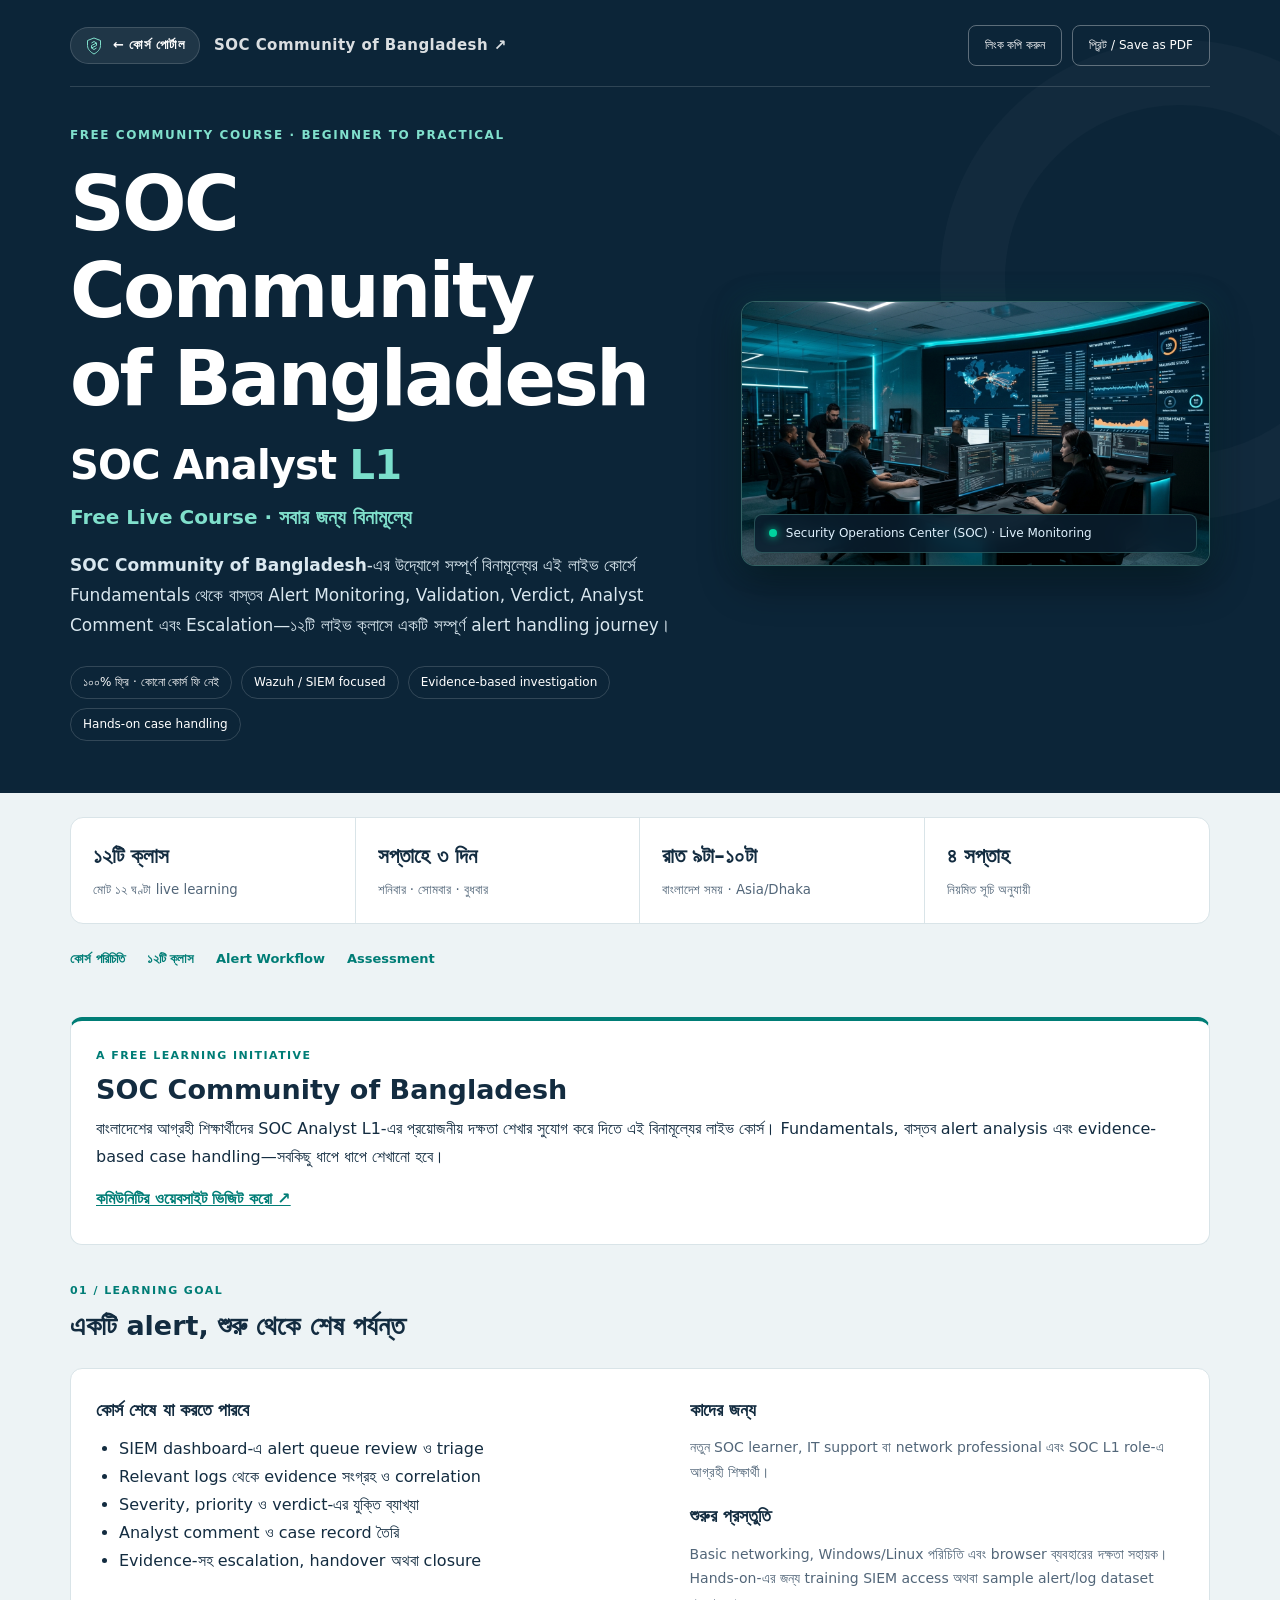
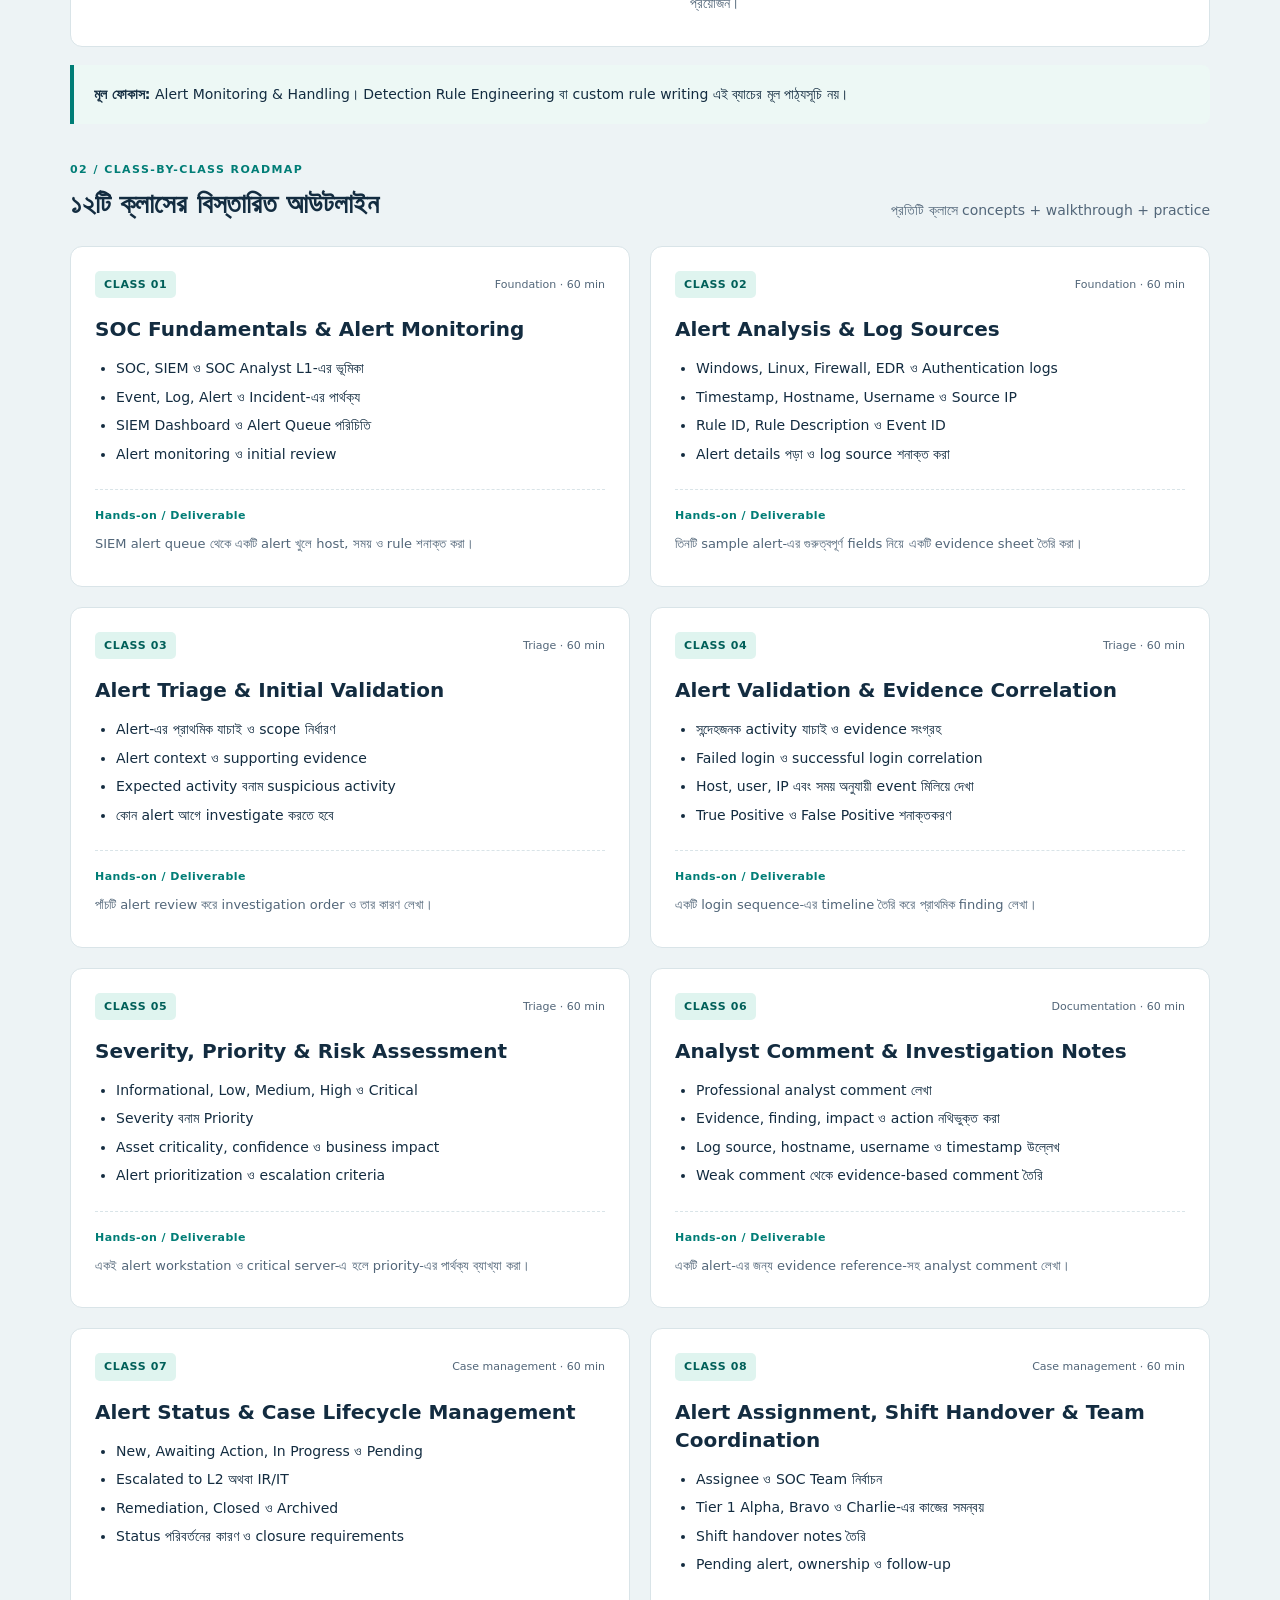
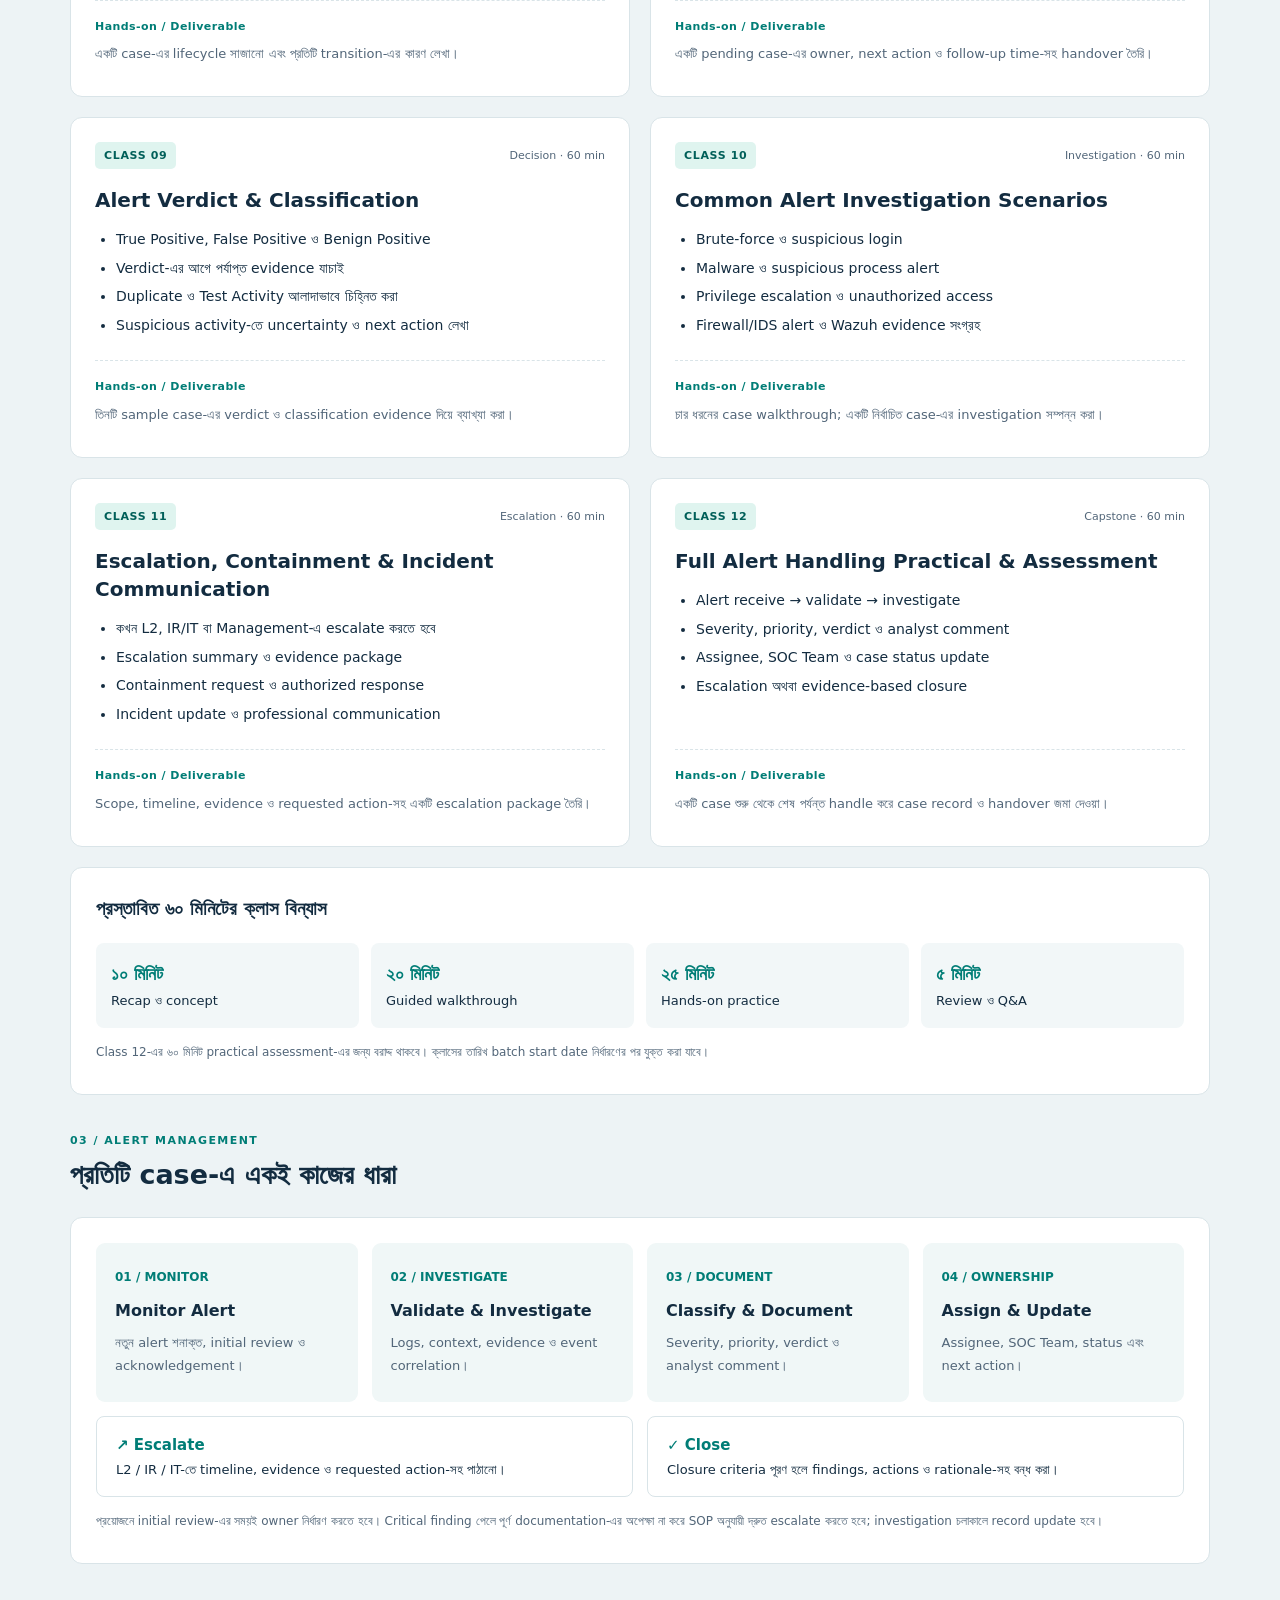
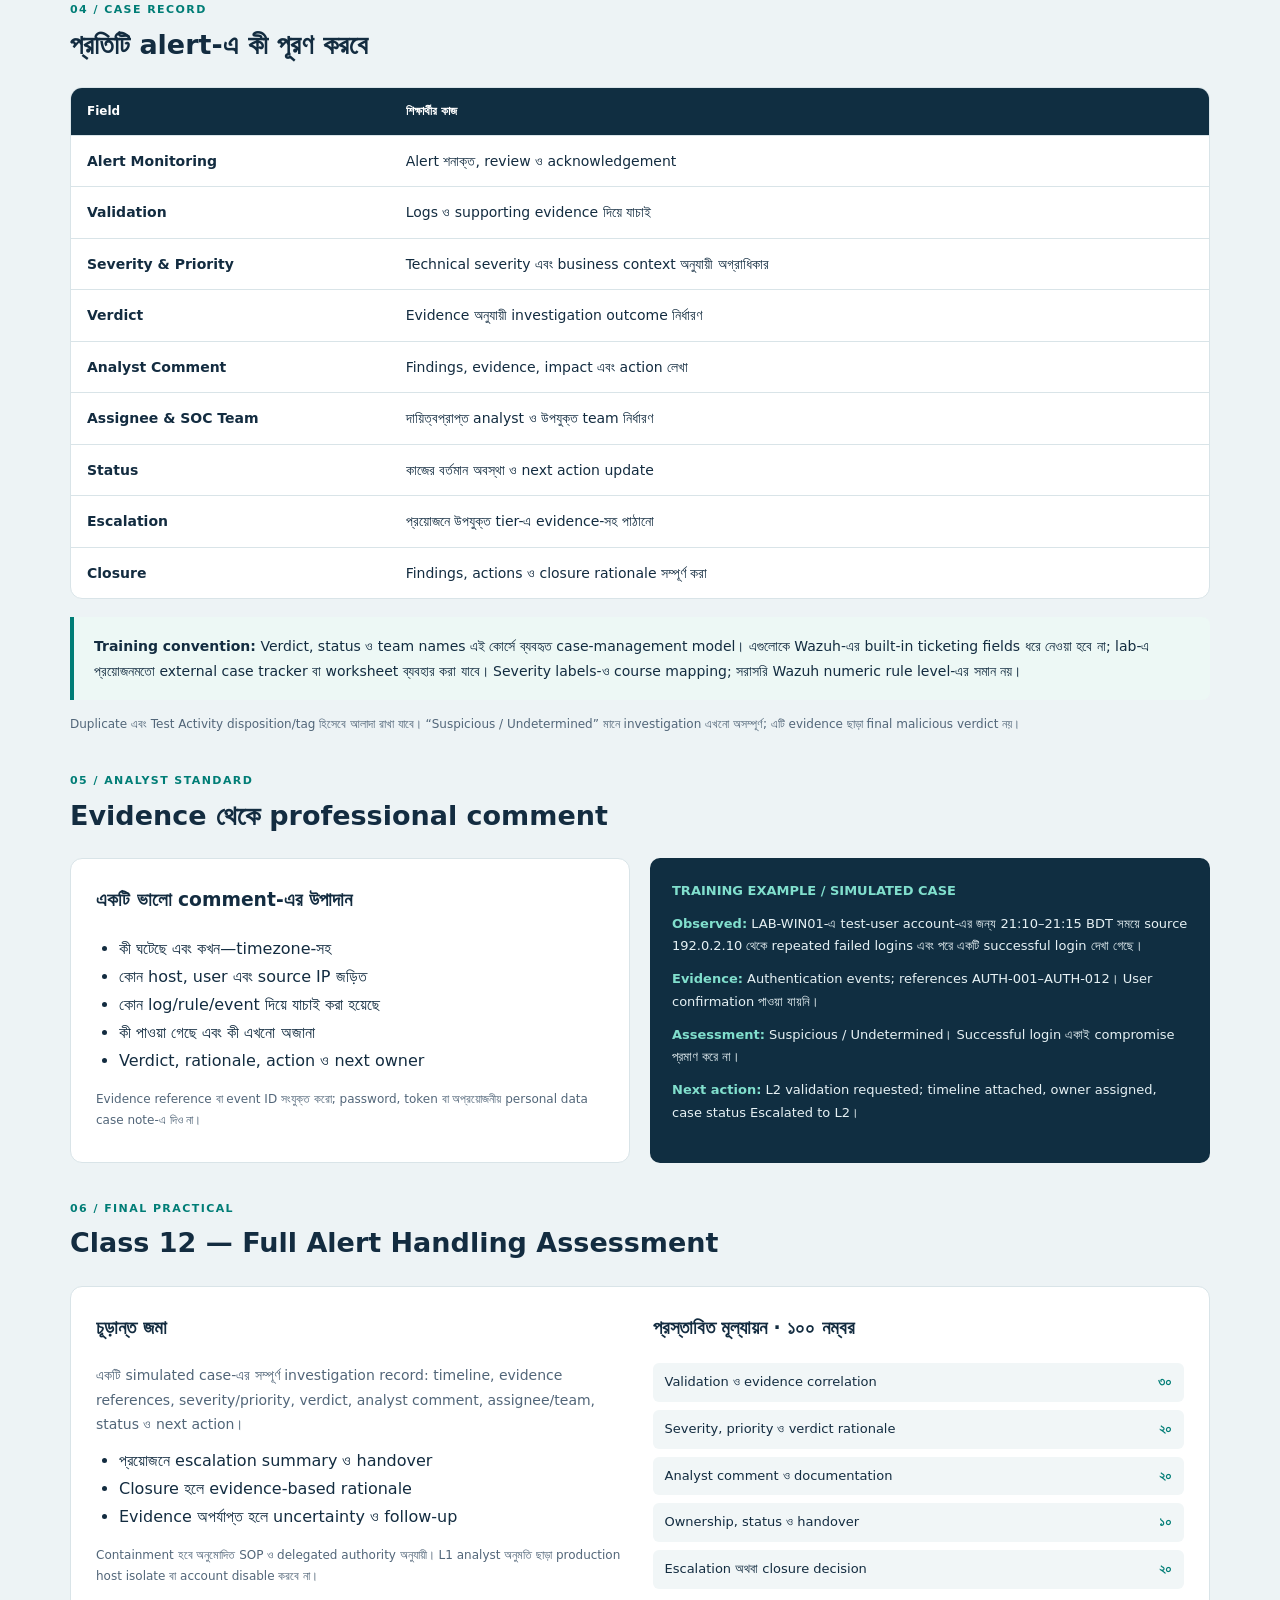
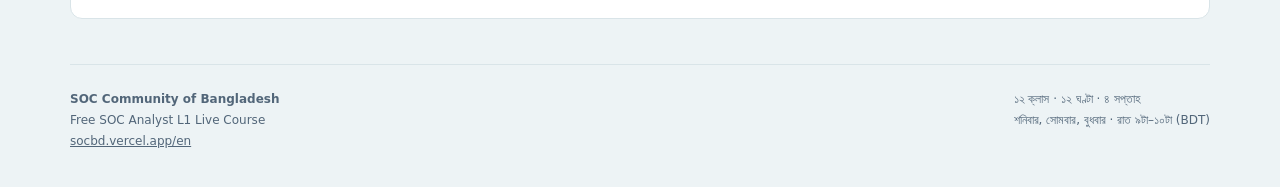
==== l1/index.html @ a225a922 "Initial commit: SOC course outline portal with L1, L2 and docs structure" ====
<!DOCTYPE html>
<html lang="bn"><head><meta charset="UTF-8"><meta name="viewport" content="width=device-width, initial-scale=1"><meta name="description" content="SOC Community of Bangladesh-এর সম্পূর্ণ ফ্রি SOC Analyst L1 Live Course — ১২টি ক্লাসে Wazuh/SIEM alert monitoring, validation, verdict, documentation ও escalation।"><title>SOC Community of Bangladesh | Free SOC Analyst L1 Live Course</title>
<style>
:root{--ink:#132c40;--muted:#526679;--teal:#007d76;--line:#d9e4e8;--paper:#fff;--bg:#edf3f5}*{box-sizing:border-box}html{scroll-behavior:smooth}body{margin:0;background:var(--bg);color:var(--ink);font-family:"Noto Sans Bengali","Nirmala UI","Vrinda",system-ui,sans-serif;line-height:1.75}a{color:inherit}header{background:#0c2538;color:#fff;padding:25px max(24px,calc((100vw - 1140px)/2)) 52px;position:relative;overflow:hidden}header:after{content:"";position:absolute;width:350px;height:350px;border:65px solid #ffffff06;border-radius:50%;right:-140px;top:40px;pointer-events:none}.top{display:flex;justify-content:space-between;align-items:center;gap:20px;border-bottom:1px solid #ffffff25;padding-bottom:20px;margin-bottom:38px}.brand{font-weight:750;letter-spacing:.09em;font-size:12px}.top button{border:1px solid #ffffff55;background:transparent;color:white;padding:9px 16px;border-radius:8px;cursor:pointer;font:inherit;font-size:12px}.eyebrow{font-size:12px;letter-spacing:.13em;color:#80e0cc;font-weight:750}h1{font-size:clamp(37px,6vw,66px);line-height:1.15;margin:14px 0 13px;letter-spacing:-.04em}h1 span{color:#7bdfcc}.intro{max-width:760px;font-size:17px;color:#d9e7ef;margin:0}.hero-tags{display:flex;flex-wrap:wrap;gap:9px;margin-top:26px}.hero-tags span{padding:5px 12px;border:1px solid #ffffff28;border-radius:30px;font-size:12px}.wrap{max-width:1188px;padding:0 24px;margin:auto}.stats{display:grid;grid-template-columns:repeat(4,1fr);background:white;border:1px solid var(--line);border-radius:13px;overflow:hidden;margin-top:24px}.stat{padding:20px 22px;border-right:1px solid var(--line)}.stat:last-child{border:0}.stat strong{display:block;font-size:21px}.stat small{color:var(--muted)}nav{display:flex;gap:22px;flex-wrap:wrap;padding:24px 0 10px;font-size:13px;color:var(--teal);font-weight:650}nav a{text-decoration:none}nav a:hover{text-decoration:underline}section{margin-top:36px;scroll-margin-top:20px}.section-head{display:flex;justify-content:space-between;align-items:end;gap:20px;margin-bottom:18px}.kicker{font-size:11px;color:var(--teal);font-weight:800;letter-spacing:.13em}h2{font-size:27px;line-height:1.45;margin:5px 0}section p{margin:6px 0}.muted{color:var(--muted);font-size:14px}.panel{border:1px solid var(--line);border-radius:12px;padding:25px;background:white}.outcomes{display:grid;grid-template-columns:1.15fr 1fr;gap:25px}.outcomes h3{margin:0 0 10px;font-size:18px}.outcomes ul{margin:0;padding-left:23px}.callout{background:#edf8f5;border-left:4px solid var(--teal);padding:17px 20px;border-radius:0 8px 8px 0;margin-top:18px;font-size:14px}.grid{display:grid;grid-template-columns:repeat(2,minmax(0,1fr));gap:20px}.class-card{background:white;border:1px solid var(--line);border-radius:12px;padding:24px;display:flex;flex-direction:column;break-inside:avoid}.card-meta{display:flex;align-items:center;justify-content:space-between;gap:10px;font-size:11px;color:var(--muted)}.class-no{background:#dff4ef;color:#005f59;font-weight:800;padding:4px 9px;border-radius:5px;letter-spacing:.06em}.class-card h3{font-size:20px;line-height:1.4;margin:17px 0 9px}.class-card ul{margin:0 0 19px;padding-left:21px;font-size:14px}.class-card li{margin:4px 0}.practice{margin-top:auto;padding-top:14px;border-top:1px dashed var(--line);font-size:13px}.practice b{font-size:11px;color:var(--teal);letter-spacing:.04em}.practice p{color:var(--muted)}.timing{display:grid;grid-template-columns:repeat(4,1fr);gap:12px;margin-top:18px}.timing div{padding:15px;background:#f2f7f8;border-radius:8px;font-size:13px}.timing strong{display:block;color:var(--teal);font-size:18px}.flow{display:grid;grid-template-columns:repeat(4,1fr);gap:14px}.step{background:#f0f7f7;padding:19px;border-radius:9px}.step em{font-style:normal;color:var(--teal);font-size:12px;font-weight:800}.step h3{font-size:16px;margin:7px 0}.step p{font-size:13px;color:var(--muted)}.branches{display:grid;grid-template-columns:1fr 1fr;gap:14px;margin-top:14px}.branch{padding:15px 19px;border:1px solid var(--line);border-radius:8px;font-size:13px}.branch b{display:block;color:var(--teal);font-size:15px}.table-scroll{overflow:auto}table{border-collapse:collapse;width:100%;font-size:14px}th,td{text-align:left;border-bottom:1px solid var(--line);padding:13px 16px;vertical-align:top}thead th{background:#102e41;color:white;font-size:12px}tbody th{width:28%;font-weight:650}tbody tr:last-child>*{border-bottom:0}.note{font-size:12px;color:var(--muted);margin-top:14px}.two-col{display:grid;grid-template-columns:1fr 1fr;gap:20px}.checklist{padding-left:23px;margin:10px 0}.sample{background:#102e41;color:#e6f1f4;border-radius:10px;padding:22px;font-size:13px}.sample b{color:#81dfcd}.sample p{margin:10px 0}.assessment{display:grid;grid-template-columns:1fr 1fr;gap:25px}.rubric{display:grid;gap:8px}.rubric div{display:flex;justify-content:space-between;background:#f1f6f7;padding:8px 12px;border-radius:6px;font-size:13px}.rubric strong{color:var(--teal)}footer{margin-top:45px;border-top:1px solid var(--line);padding:24px 0 35px;font-size:12px;color:var(--muted);display:flex;justify-content:space-between;gap:20px}button:focus-visible,a:focus-visible{outline:3px solid #31b7a2;outline-offset:4px}@media(max-width:720px){header{padding:22px 22px 35px}.top{margin-bottom:28px}.wrap{padding:0 18px}.stats{grid-template-columns:1fr 1fr}.stat:nth-child(2){border-right:0}.stat:nth-child(-n+2){border-bottom:1px solid var(--line)}.grid,.outcomes,.two-col,.assessment{grid-template-columns:1fr}.flow,.timing{grid-template-columns:1fr 1fr}.section-head{display:block}.class-card{padding:20px}h2{font-size:23px}.panel{padding:19px}.card-meta{font-size:10px}footer{display:block}}@media print{@page{size:A4;margin:13mm}body{background:white;font-size:10pt;color:#142b3c}header{padding:20px;background:#0c2538!important;print-color-adjust:exact;-webkit-print-color-adjust:exact}header:after,nav,.top button{display:none}.top{margin-bottom:15px;padding-bottom:10px}h1{font-size:34px}.intro{font-size:12px}.wrap{padding:0}.stats{margin-top:14px}.stat{padding:10px}.stat strong{font-size:16px}section{margin-top:22px}h2{font-size:20px}.grid{gap:12px}.class-card{padding:15px}.class-card h3{font-size:15px}.class-card ul{font-size:10px;margin-bottom:9px}.practice{font-size:10px}.card-meta{font-size:8px}.panel{padding:16px}.muted,.callout,table{font-size:10px}.practice b{font-size:9px}.section-head{break-after:avoid}.class-card,.step,.sample,.panel,table tr{break-inside:avoid}.timing div,.step p,.branch,.rubric div,.sample{font-size:10px}.note{font-size:9px}footer{margin-top:20px;padding-bottom:0}}

.community-title{display:block;position:relative;z-index:1;font-size:clamp(38px,6.4vw,76px);font-weight:850;line-height:1.15;letter-spacing:-.035em;text-decoration:none;color:#fff;margin:18px 0 26px;max-width:1000px;text-wrap:balance}
h1.course-title{font-size:clamp(26px,3.4vw,40px);letter-spacing:-.02em;margin:0 0 12px}
.top .brand{font-size:15px}
.hero-grid-layout{display:grid;grid-template-columns:1.15fr 0.85fr;gap:36px;align-items:center;position:relative;z-index:1}
.hero-main-col .community-title{margin:14px 0 20px}
.hero-image-col{display:flex;justify-content:center}
.soc-image-card{position:relative;border-radius:14px;overflow:hidden;border:1px solid rgba(128,224,204,0.35);box-shadow:0 16px 40px rgba(0,0,0,0.45),0 0 30px rgba(0,125,118,0.22);background:#081b29;width:100%}
.soc-hero-pic{width:100%;height:auto;aspect-ratio:16/9;object-fit:cover;display:block;transition:transform .35s ease}
.soc-image-card:hover .soc-hero-pic{transform:scale(1.025)}
.soc-image-overlay{position:absolute;bottom:12px;left:12px;right:12px;background:rgba(10,30,46,0.88);backdrop-filter:blur(8px);-webkit-backdrop-filter:blur(8px);border:1px solid rgba(128,224,204,0.25);padding:8px 14px;border-radius:8px;font-size:12px;color:#e0f2fe;display:flex;align-items:center;gap:9px;box-shadow:0 4px 12px rgba(0,0,0,0.25)}
.live-dot{width:8px;height:8px;border-radius:50%;background:#00d29e;box-shadow:0 0 8px #00d29e;animation:pulse-dot 2s infinite ease-in-out;flex-shrink:0}
@keyframes pulse-dot{0%{transform:scale(0.95);opacity:0.6}50%{transform:scale(1.2);opacity:1}100%{transform:scale(0.95);opacity:0.6}}
@media(max-width:960px){.hero-grid-layout{grid-template-columns:1fr;gap:28px}.soc-image-card{max-width:600px;margin:10px auto 0}}
@media(max-width:720px){.community-title{font-size:clamp(34px,8vw,48px);margin:18px 0 24px}.top .brand{font-size:12px}.top{align-items:flex-start}.top button{flex-shrink:0}}
@media print{.community-title{font-size:42px;margin:12px 0 18px}h1.course-title{font-size:25px}.top .brand{font-size:11px}.hero-grid-layout{display:block}.hero-image-col{display:none}}
</style></head><body>
<header><div class="top"><div style="display:flex;align-items:center;gap:14px;flex-wrap:wrap"><a class="brand" href="/" style="text-decoration:none;letter-spacing:.03em;display:flex;align-items:center;gap:10px;background:rgba(255,255,255,0.08);padding:6px 14px;border-radius:20px;border:1px solid rgba(255,255,255,0.15);font-size:13px"><svg viewBox="0 0 32 36" fill="none" style="width:18px;height:18px;color:#80e0cc;flex-shrink:0"><path d="M16 2 29 7v10c0 8-7 14-13 17C10 31 3 25 3 17V7L16 2Z" stroke="currentColor" stroke-width="2"></path><path d="m11 12 5-3 5 3v5l-10 5v-5l10-5M11 22l5 3 5-3" stroke="currentColor" stroke-width="2" stroke-linejoin="round"></path></svg><span>← কোর্স পোর্টাল</span></a><a class="brand" href="https://socbd.vercel.app/en" target="_blank" rel="noopener noreferrer" style="text-decoration:none;letter-spacing:.03em;opacity:0.85">SOC Community of Bangladesh ↗</a></div><div style="display:flex;gap:10px"><button type="button" onclick="navigator.clipboard.writeText(window.location.href);alert('কোর্স আউটলাইন লিংক কপি করা হয়েছে!');">লিংক কপি করুন</button><button type="button" onclick="window.print()">প্রিন্ট / Save as PDF</button></div></div><div class="hero-grid-layout"><div class="hero-main-col"><div class="eyebrow">FREE COMMUNITY COURSE · BEGINNER TO PRACTICAL</div><a class="community-title" href="https://socbd.vercel.app/en" target="_blank" rel="noopener noreferrer">SOC Community<br>of Bangladesh</a><h1 class="course-title">SOC Analyst <span>L1</span></h1><p style="color:#80e0cc;font-size:20px;font-weight:700;margin:0 0 16px">Free Live Course · সবার জন্য বিনামূল্যে</p><p class="intro"><b>SOC Community of Bangladesh</b>-এর উদ্যোগে সম্পূর্ণ বিনামূল্যের এই লাইভ কোর্সে Fundamentals থেকে বাস্তব Alert Monitoring, Validation, Verdict, Analyst Comment এবং Escalation—১২টি লাইভ ক্লাসে একটি সম্পূর্ণ alert handling journey।</p><div class="hero-tags"><span>১০০% ফ্রি · কোনো কোর্স ফি নেই</span><span>Wazuh / SIEM focused</span><span>Evidence-based investigation</span><span>Hands-on case handling</span></div></div><div class="hero-image-col"><div class="soc-image-card"><img src="/assets/images/soc_operations_center.jpg" onerror="this.onerror=null;this.src='../../assets/images/soc_operations_center.jpg';" alt="Security Operations Center (SOC) Command Center with Analysts and Live SIEM Displays" class="soc-hero-pic"><div class="soc-image-overlay"><span class="live-dot" aria-hidden="true"></span><span>Security Operations Center (SOC) · Live Monitoring</span></div></div></div></div></header>
<main class="wrap"><div class="stats"><div class="stat"><strong>১২টি ক্লাস</strong><small>মোট ১২ ঘণ্টা live learning</small></div><div class="stat"><strong>সপ্তাহে ৩ দিন</strong><small>শনিবার · সোমবার · বুধবার</small></div><div class="stat"><strong>রাত ৯টা–১০টা</strong><small>বাংলাদেশ সময় · Asia/Dhaka</small></div><div class="stat"><strong>৪ সপ্তাহ</strong><small>নিয়মিত সূচি অনুযায়ী</small></div></div>
<nav aria-label="Course sections"><a href="#overview">কোর্স পরিচিতি</a><a href="#curriculum">১২টি ক্লাস</a><a href="#workflow">Alert Workflow</a><a href="#assessment">Assessment</a></nav>
<section aria-label="Community initiative"><div class="panel" style="border-top:4px solid var(--teal)"><div class="kicker">A FREE LEARNING INITIATIVE</div><h2>SOC Community of Bangladesh</h2><p>বাংলাদেশের আগ্রহী শিক্ষার্থীদের SOC Analyst L1-এর প্রয়োজনীয় দক্ষতা শেখার সুযোগ করে দিতে এই বিনামূল্যের লাইভ কোর্স। Fundamentals, বাস্তব alert analysis এবং evidence-based case handling—সবকিছু ধাপে ধাপে শেখানো হবে।</p><p style="margin-top:14px"><a href="https://socbd.vercel.app/en" target="_blank" rel="noopener noreferrer" style="color:var(--teal);font-weight:700">কমিউনিটির ওয়েবসাইট ভিজিট করো ↗</a></p></div></section><section id="overview"><div class="section-head"><div><div class="kicker">01 / LEARNING GOAL</div><h2>একটি alert, শুরু থেকে শেষ পর্যন্ত</h2></div></div><div class="panel outcomes"><div><h3>কোর্স শেষে যা করতে পারবে</h3><ul><li>SIEM dashboard-এ alert queue review ও triage</li><li>Relevant logs থেকে evidence সংগ্রহ ও correlation</li><li>Severity, priority ও verdict-এর যুক্তি ব্যাখ্যা</li><li>Analyst comment ও case record তৈরি</li><li>Evidence-সহ escalation, handover অথবা closure</li></ul></div><div><h3>কাদের জন্য</h3><p class="muted">নতুন SOC learner, IT support বা network professional এবং SOC L1 role-এ আগ্রহী শিক্ষার্থী।</p><h3 style="margin-top:16px">শুরুর প্রস্তুতি</h3><p class="muted">Basic networking, Windows/Linux পরিচিতি এবং browser ব্যবহারের দক্ষতা সহায়ক। Hands-on-এর জন্য training SIEM access অথবা sample alert/log dataset প্রয়োজন।</p></div></div><div class="callout"><b>মূল ফোকাস:</b> Alert Monitoring & Handling। Detection Rule Engineering বা custom rule writing এই ব্যাচের মূল পাঠ্যসূচি নয়।</div></section>
<section id="curriculum"><div class="section-head"><div><div class="kicker">02 / CLASS-BY-CLASS ROADMAP</div><h2>১২টি ক্লাসের বিস্তারিত আউটলাইন</h2></div><p class="muted">প্রতিটি ক্লাসে concepts + walkthrough + practice</p></div><div class="grid"><article class="class-card"><div class="card-meta"><span class="class-no">CLASS 01</span><span>Foundation · 60 min</span></div><h3>SOC Fundamentals &amp; Alert Monitoring</h3><ul><li>SOC, SIEM ও SOC Analyst L1-এর ভূমিকা</li><li>Event, Log, Alert ও Incident-এর পার্থক্য</li><li>SIEM Dashboard ও Alert Queue পরিচিতি</li><li>Alert monitoring ও initial review</li></ul><div class="practice"><b>Hands-on / Deliverable</b><p>SIEM alert queue থেকে একটি alert খুলে host, সময় ও rule শনাক্ত করা।</p></div></article><article class="class-card"><div class="card-meta"><span class="class-no">CLASS 02</span><span>Foundation · 60 min</span></div><h3>Alert Analysis &amp; Log Sources</h3><ul><li>Windows, Linux, Firewall, EDR ও Authentication logs</li><li>Timestamp, Hostname, Username ও Source IP</li><li>Rule ID, Rule Description ও Event ID</li><li>Alert details পড়া ও log source শনাক্ত করা</li></ul><div class="practice"><b>Hands-on / Deliverable</b><p>তিনটি sample alert-এর গুরুত্বপূর্ণ fields নিয়ে একটি evidence sheet তৈরি করা।</p></div></article><article class="class-card"><div class="card-meta"><span class="class-no">CLASS 03</span><span>Triage · 60 min</span></div><h3>Alert Triage &amp; Initial Validation</h3><ul><li>Alert-এর প্রাথমিক যাচাই ও scope নির্ধারণ</li><li>Alert context ও supporting evidence</li><li>Expected activity বনাম suspicious activity</li><li>কোন alert আগে investigate করতে হবে</li></ul><div class="practice"><b>Hands-on / Deliverable</b><p>পাঁচটি alert review করে investigation order ও তার কারণ লেখা।</p></div></article><article class="class-card"><div class="card-meta"><span class="class-no">CLASS 04</span><span>Triage · 60 min</span></div><h3>Alert Validation &amp; Evidence Correlation</h3><ul><li>সন্দেহজনক activity যাচাই ও evidence সংগ্রহ</li><li>Failed login ও successful login correlation</li><li>Host, user, IP এবং সময় অনুযায়ী event মিলিয়ে দেখা</li><li>True Positive ও False Positive শনাক্তকরণ</li></ul><div class="practice"><b>Hands-on / Deliverable</b><p>একটি login sequence-এর timeline তৈরি করে প্রাথমিক finding লেখা।</p></div></article><article class="class-card"><div class="card-meta"><span class="class-no">CLASS 05</span><span>Triage · 60 min</span></div><h3>Severity, Priority &amp; Risk Assessment</h3><ul><li>Informational, Low, Medium, High ও Critical</li><li>Severity বনাম Priority</li><li>Asset criticality, confidence ও business impact</li><li>Alert prioritization ও escalation criteria</li></ul><div class="practice"><b>Hands-on / Deliverable</b><p>একই alert workstation ও critical server-এ হলে priority-এর পার্থক্য ব্যাখ্যা করা।</p></div></article><article class="class-card"><div class="card-meta"><span class="class-no">CLASS 06</span><span>Documentation · 60 min</span></div><h3>Analyst Comment &amp; Investigation Notes</h3><ul><li>Professional analyst comment লেখা</li><li>Evidence, finding, impact ও action নথিভুক্ত করা</li><li>Log source, hostname, username ও timestamp উল্লেখ</li><li>Weak comment থেকে evidence-based comment তৈরি</li></ul><div class="practice"><b>Hands-on / Deliverable</b><p>একটি alert-এর জন্য evidence reference-সহ analyst comment লেখা।</p></div></article><article class="class-card"><div class="card-meta"><span class="class-no">CLASS 07</span><span>Case management · 60 min</span></div><h3>Alert Status &amp; Case Lifecycle Management</h3><ul><li>New, Awaiting Action, In Progress ও Pending</li><li>Escalated to L2 অথবা IR/IT</li><li>Remediation, Closed ও Archived</li><li>Status পরিবর্তনের কারণ ও closure requirements</li></ul><div class="practice"><b>Hands-on / Deliverable</b><p>একটি case-এর lifecycle সাজানো এবং প্রতিটি transition-এর কারণ লেখা।</p></div></article><article class="class-card"><div class="card-meta"><span class="class-no">CLASS 08</span><span>Case management · 60 min</span></div><h3>Alert Assignment, Shift Handover &amp; Team Coordination</h3><ul><li>Assignee ও SOC Team নির্বাচন</li><li>Tier 1 Alpha, Bravo ও Charlie-এর কাজের সমন্বয়</li><li>Shift handover notes তৈরি</li><li>Pending alert, ownership ও follow-up</li></ul><div class="practice"><b>Hands-on / Deliverable</b><p>একটি pending case-এর owner, next action ও follow-up time-সহ handover তৈরি।</p></div></article><article class="class-card"><div class="card-meta"><span class="class-no">CLASS 09</span><span>Decision · 60 min</span></div><h3>Alert Verdict &amp; Classification</h3><ul><li>True Positive, False Positive ও Benign Positive</li><li>Verdict-এর আগে পর্যাপ্ত evidence যাচাই</li><li>Duplicate ও Test Activity আলাদাভাবে চিহ্নিত করা</li><li>Suspicious activity-তে uncertainty ও next action লেখা</li></ul><div class="practice"><b>Hands-on / Deliverable</b><p>তিনটি sample case-এর verdict ও classification evidence দিয়ে ব্যাখ্যা করা।</p></div></article><article class="class-card"><div class="card-meta"><span class="class-no">CLASS 10</span><span>Investigation · 60 min</span></div><h3>Common Alert Investigation Scenarios</h3><ul><li>Brute-force ও suspicious login</li><li>Malware ও suspicious process alert</li><li>Privilege escalation ও unauthorized access</li><li>Firewall/IDS alert ও Wazuh evidence সংগ্রহ</li></ul><div class="practice"><b>Hands-on / Deliverable</b><p>চার ধরনের case walkthrough; একটি নির্বাচিত case-এর investigation সম্পন্ন করা।</p></div></article><article class="class-card"><div class="card-meta"><span class="class-no">CLASS 11</span><span>Escalation · 60 min</span></div><h3>Escalation, Containment &amp; Incident Communication</h3><ul><li>কখন L2, IR/IT বা Management-এ escalate করতে হবে</li><li>Escalation summary ও evidence package</li><li>Containment request ও authorized response</li><li>Incident update ও professional communication</li></ul><div class="practice"><b>Hands-on / Deliverable</b><p>Scope, timeline, evidence ও requested action-সহ একটি escalation package তৈরি।</p></div></article><article class="class-card"><div class="card-meta"><span class="class-no">CLASS 12</span><span>Capstone · 60 min</span></div><h3>Full Alert Handling Practical &amp; Assessment</h3><ul><li>Alert receive → validate → investigate</li><li>Severity, priority, verdict ও analyst comment</li><li>Assignee, SOC Team ও case status update</li><li>Escalation অথবা evidence-based closure</li></ul><div class="practice"><b>Hands-on / Deliverable</b><p>একটি case শুরু থেকে শেষ পর্যন্ত handle করে case record ও handover জমা দেওয়া।</p></div></article></div><div class="panel" style="margin-top:20px"><h3 style="margin:0">প্রস্তাবিত ৬০ মিনিটের ক্লাস বিন্যাস</h3><div class="timing"><div><strong>১০ মিনিট</strong>Recap ও concept</div><div><strong>২০ মিনিট</strong>Guided walkthrough</div><div><strong>২৫ মিনিট</strong>Hands-on practice</div><div><strong>৫ মিনিট</strong>Review ও Q&A</div></div><p class="note">Class 12-এর ৬০ মিনিট practical assessment-এর জন্য বরাদ্দ থাকবে। ক্লাসের তারিখ batch start date নির্ধারণের পর যুক্ত করা যাবে।</p></div></section>
<section id="workflow"><div class="section-head"><div><div class="kicker">03 / ALERT MANAGEMENT</div><h2>প্রতিটি case-এ একই কাজের ধারা</h2></div></div><div class="panel"><div class="flow"><div class="step"><em>01 / MONITOR</em><h3>Monitor Alert</h3><p>নতুন alert শনাক্ত, initial review ও acknowledgement।</p></div><div class="step"><em>02 / INVESTIGATE</em><h3>Validate & Investigate</h3><p>Logs, context, evidence ও event correlation।</p></div><div class="step"><em>03 / DOCUMENT</em><h3>Classify & Document</h3><p>Severity, priority, verdict ও analyst comment।</p></div><div class="step"><em>04 / OWNERSHIP</em><h3>Assign & Update</h3><p>Assignee, SOC Team, status এবং next action।</p></div></div><div class="branches"><div class="branch"><b>↗ Escalate</b>L2 / IR / IT-তে timeline, evidence ও requested action-সহ পাঠানো।</div><div class="branch"><b>✓ Close</b>Closure criteria পূরণ হলে findings, actions ও rationale-সহ বন্ধ করা।</div></div><p class="note">প্রয়োজনে initial review-এর সময়ই owner নির্ধারণ করতে হবে। Critical finding পেলে পূর্ণ documentation-এর অপেক্ষা না করে SOP অনুযায়ী দ্রুত escalate করতে হবে; investigation চলাকালে record update হবে।</p></div></section>
<section><div class="section-head"><div><div class="kicker">04 / CASE RECORD</div><h2>প্রতিটি alert-এ কী পূরণ করবে</h2></div></div><div class="panel table-scroll" style="padding:0"><table><thead><tr><th scope="col">Field</th><th scope="col">শিক্ষার্থীর কাজ</th></tr></thead><tbody><tr><th scope="row">Alert Monitoring</th><td>Alert শনাক্ত, review ও acknowledgement</td></tr><tr><th scope="row">Validation</th><td>Logs ও supporting evidence দিয়ে যাচাই</td></tr><tr><th scope="row">Severity &amp; Priority</th><td>Technical severity এবং business context অনুযায়ী অগ্রাধিকার</td></tr><tr><th scope="row">Verdict</th><td>Evidence অনুযায়ী investigation outcome নির্ধারণ</td></tr><tr><th scope="row">Analyst Comment</th><td>Findings, evidence, impact এবং action লেখা</td></tr><tr><th scope="row">Assignee &amp; SOC Team</th><td>দায়িত্বপ্রাপ্ত analyst ও উপযুক্ত team নির্ধারণ</td></tr><tr><th scope="row">Status</th><td>কাজের বর্তমান অবস্থা ও next action update</td></tr><tr><th scope="row">Escalation</th><td>প্রয়োজনে উপযুক্ত tier-এ evidence-সহ পাঠানো</td></tr><tr><th scope="row">Closure</th><td>Findings, actions ও closure rationale সম্পূর্ণ করা</td></tr></tbody></table></div><div class="callout"><b>Training convention:</b> Verdict, status ও team names এই কোর্সে ব্যবহৃত case-management model। এগুলোকে Wazuh-এর built-in ticketing fields ধরে নেওয়া হবে না; lab-এ প্রয়োজনমতো external case tracker বা worksheet ব্যবহার করা যাবে। Severity labels-ও course mapping; সরাসরি Wazuh numeric rule level-এর সমান নয়।</div><p class="note">Duplicate এবং Test Activity disposition/tag হিসেবে আলাদা রাখা যাবে। “Suspicious / Undetermined” মানে investigation এখনো অসম্পূর্ণ; এটি evidence ছাড়া final malicious verdict নয়।</p></section>
<section><div class="section-head"><div><div class="kicker">05 / ANALYST STANDARD</div><h2>Evidence থেকে professional comment</h2></div></div><div class="two-col"><div class="panel"><h3 style="margin-top:0">একটি ভালো comment-এর উপাদান</h3><ul class="checklist"><li>কী ঘটেছে এবং কখন—timezone-সহ</li><li>কোন host, user এবং source IP জড়িত</li><li>কোন log/rule/event দিয়ে যাচাই করা হয়েছে</li><li>কী পাওয়া গেছে এবং কী এখনো অজানা</li><li>Verdict, rationale, action ও next owner</li></ul><p class="note">Evidence reference বা event ID সংযুক্ত করো; password, token বা অপ্রয়োজনীয় personal data case note-এ দিও না।</p></div><div class="sample"><b>TRAINING EXAMPLE / SIMULATED CASE</b><p><b>Observed:</b> LAB-WIN01-এ test-user account-এর জন্য 21:10–21:15 BDT সময়ে source 192.0.2.10 থেকে repeated failed logins এবং পরে একটি successful login দেখা গেছে।</p><p><b>Evidence:</b> Authentication events; references AUTH-001–AUTH-012। User confirmation পাওয়া যায়নি।</p><p><b>Assessment:</b> Suspicious / Undetermined। Successful login একাই compromise প্রমাণ করে না।</p><p><b>Next action:</b> L2 validation requested; timeline attached, owner assigned, case status Escalated to L2।</p></div></div></section>
<section id="assessment"><div class="section-head"><div><div class="kicker">06 / FINAL PRACTICAL</div><h2>Class 12 — Full Alert Handling Assessment</h2></div></div><div class="panel assessment"><div><h3 style="margin-top:0">চূড়ান্ত জমা</h3><p class="muted">একটি simulated case-এর সম্পূর্ণ investigation record: timeline, evidence references, severity/priority, verdict, analyst comment, assignee/team, status ও next action।</p><ul class="checklist"><li>প্রয়োজনে escalation summary ও handover</li><li>Closure হলে evidence-based rationale</li><li>Evidence অপর্যাপ্ত হলে uncertainty ও follow-up</li></ul><p class="note">Containment হবে অনুমোদিত SOP ও delegated authority অনুযায়ী। L1 analyst অনুমতি ছাড়া production host isolate বা account disable করবে না।</p></div><div><h3 style="margin-top:0">প্রস্তাবিত মূল্যায়ন · ১০০ নম্বর</h3><div class="rubric"><div><span>Validation ও evidence correlation</span><strong>৩০</strong></div><div><span>Severity, priority ও verdict rationale</span><strong>২০</strong></div><div><span>Analyst comment ও documentation</span><strong>২০</strong></div><div><span>Ownership, status ও handover</span><strong>১০</strong></div><div><span>Escalation অথবা closure decision</span><strong>২০</strong></div></div></div></div></section>
<footer><span><b>SOC Community of Bangladesh</b><br>Free SOC Analyst L1 Live Course<br><a href="https://socbd.vercel.app/en" target="_blank" rel="noopener noreferrer">socbd.vercel.app/en</a></span><span>১২ ক্লাস · ১২ ঘণ্টা · ৪ সপ্তাহ<br>শনিবার, সোমবার, বুধবার · রাত ৯টা–১০টা (BDT)</span></footer></main></body></html>
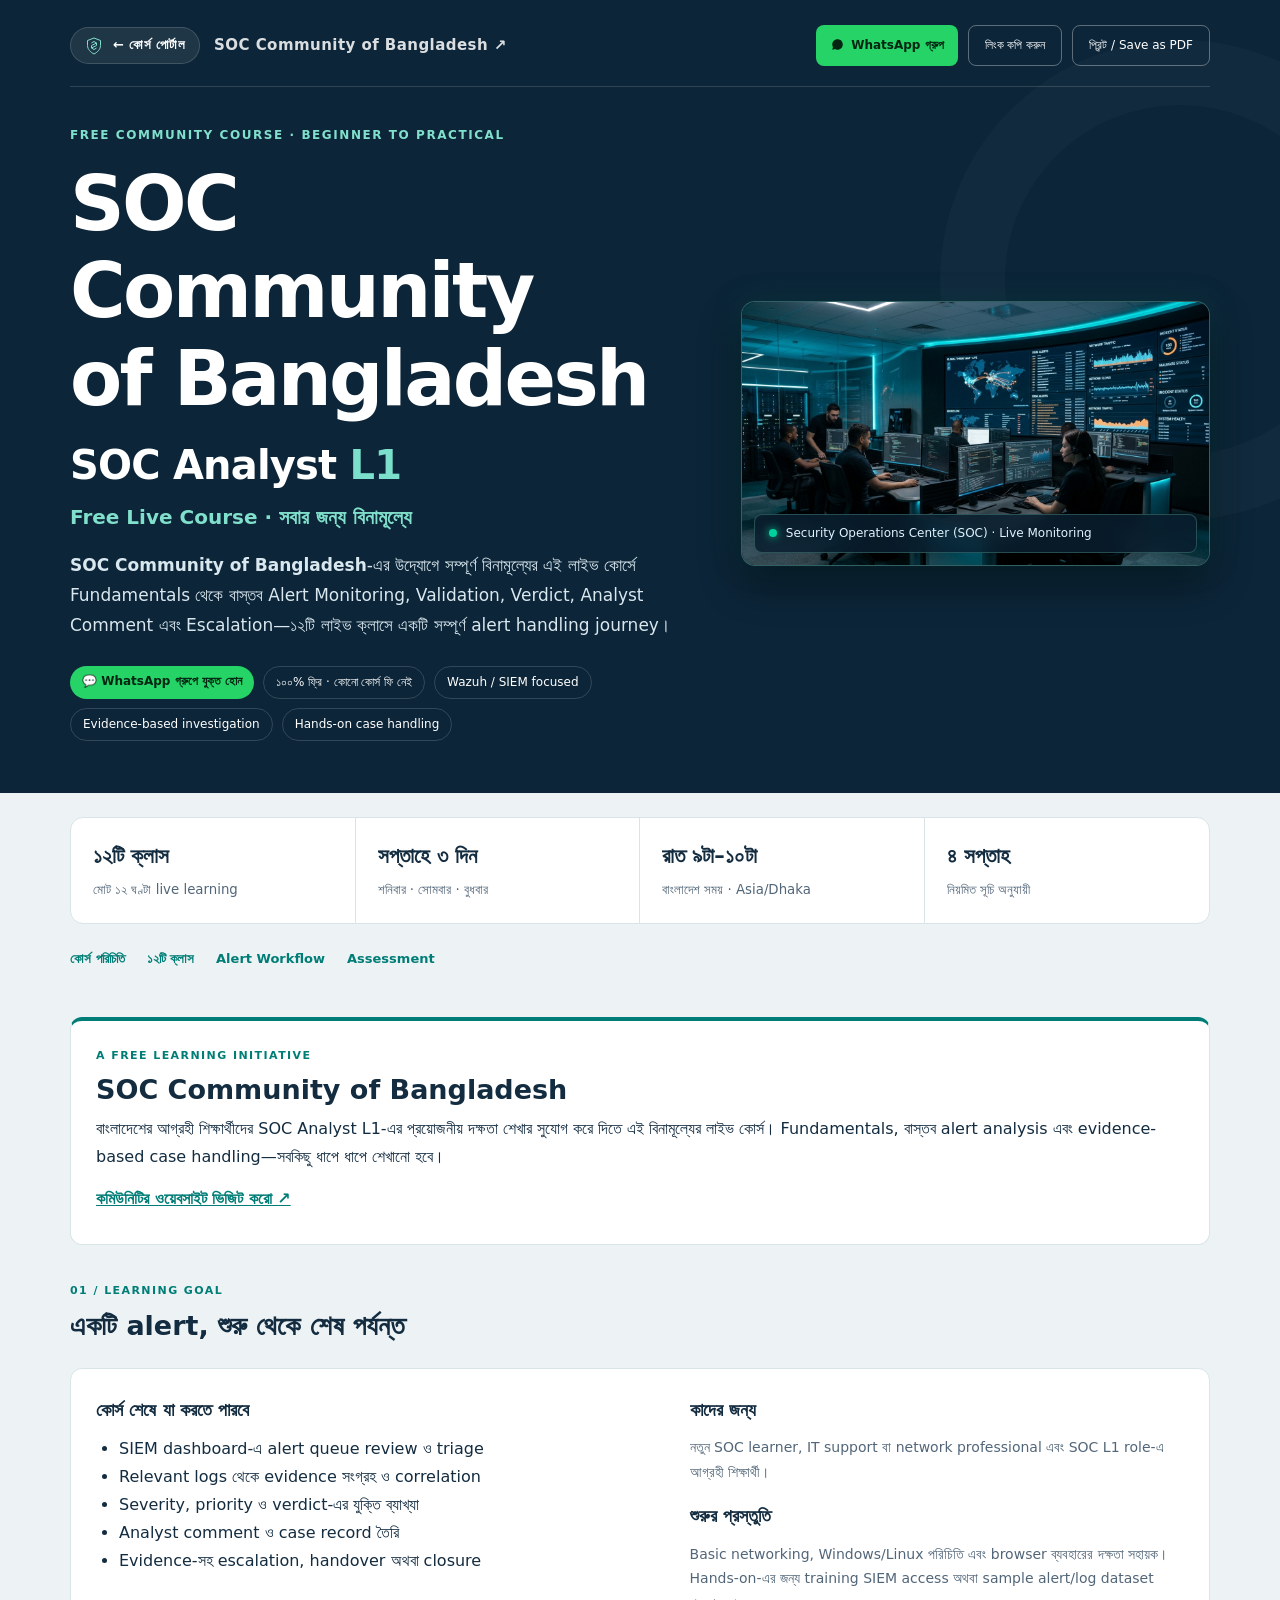
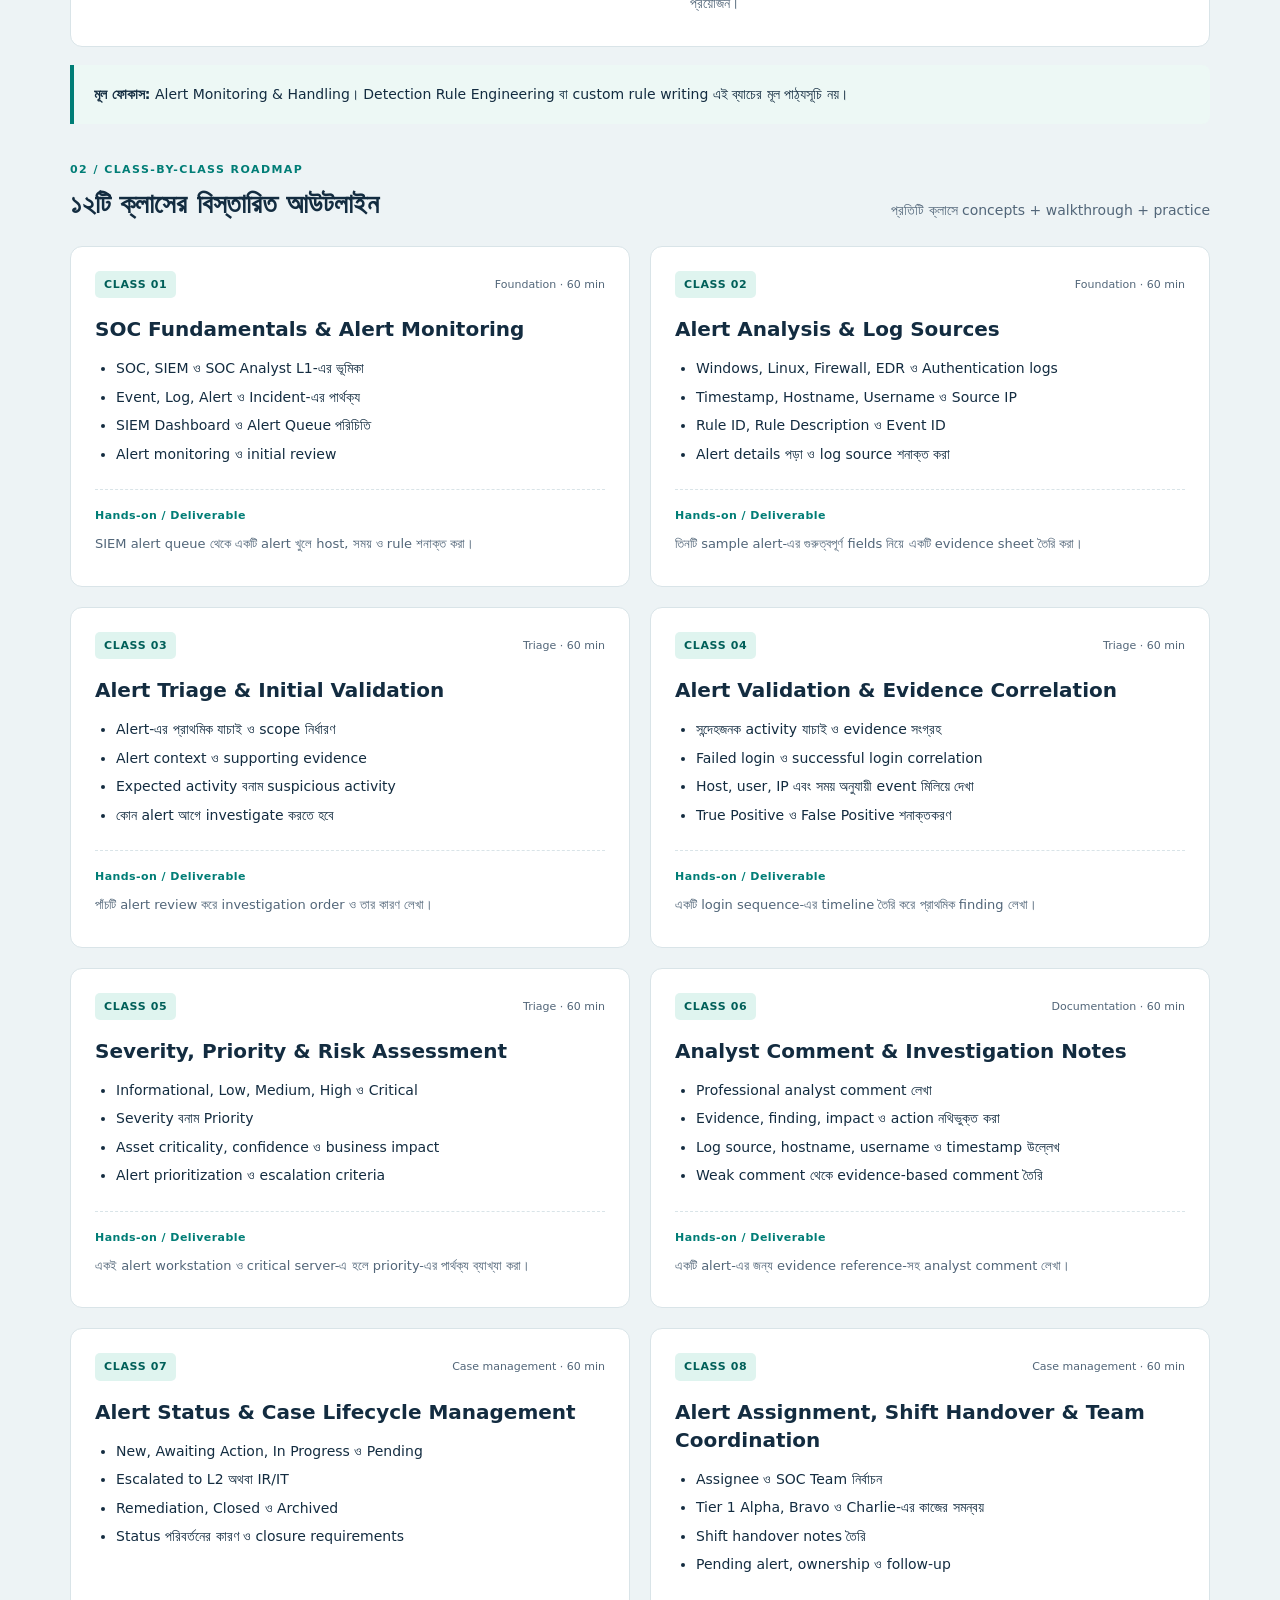
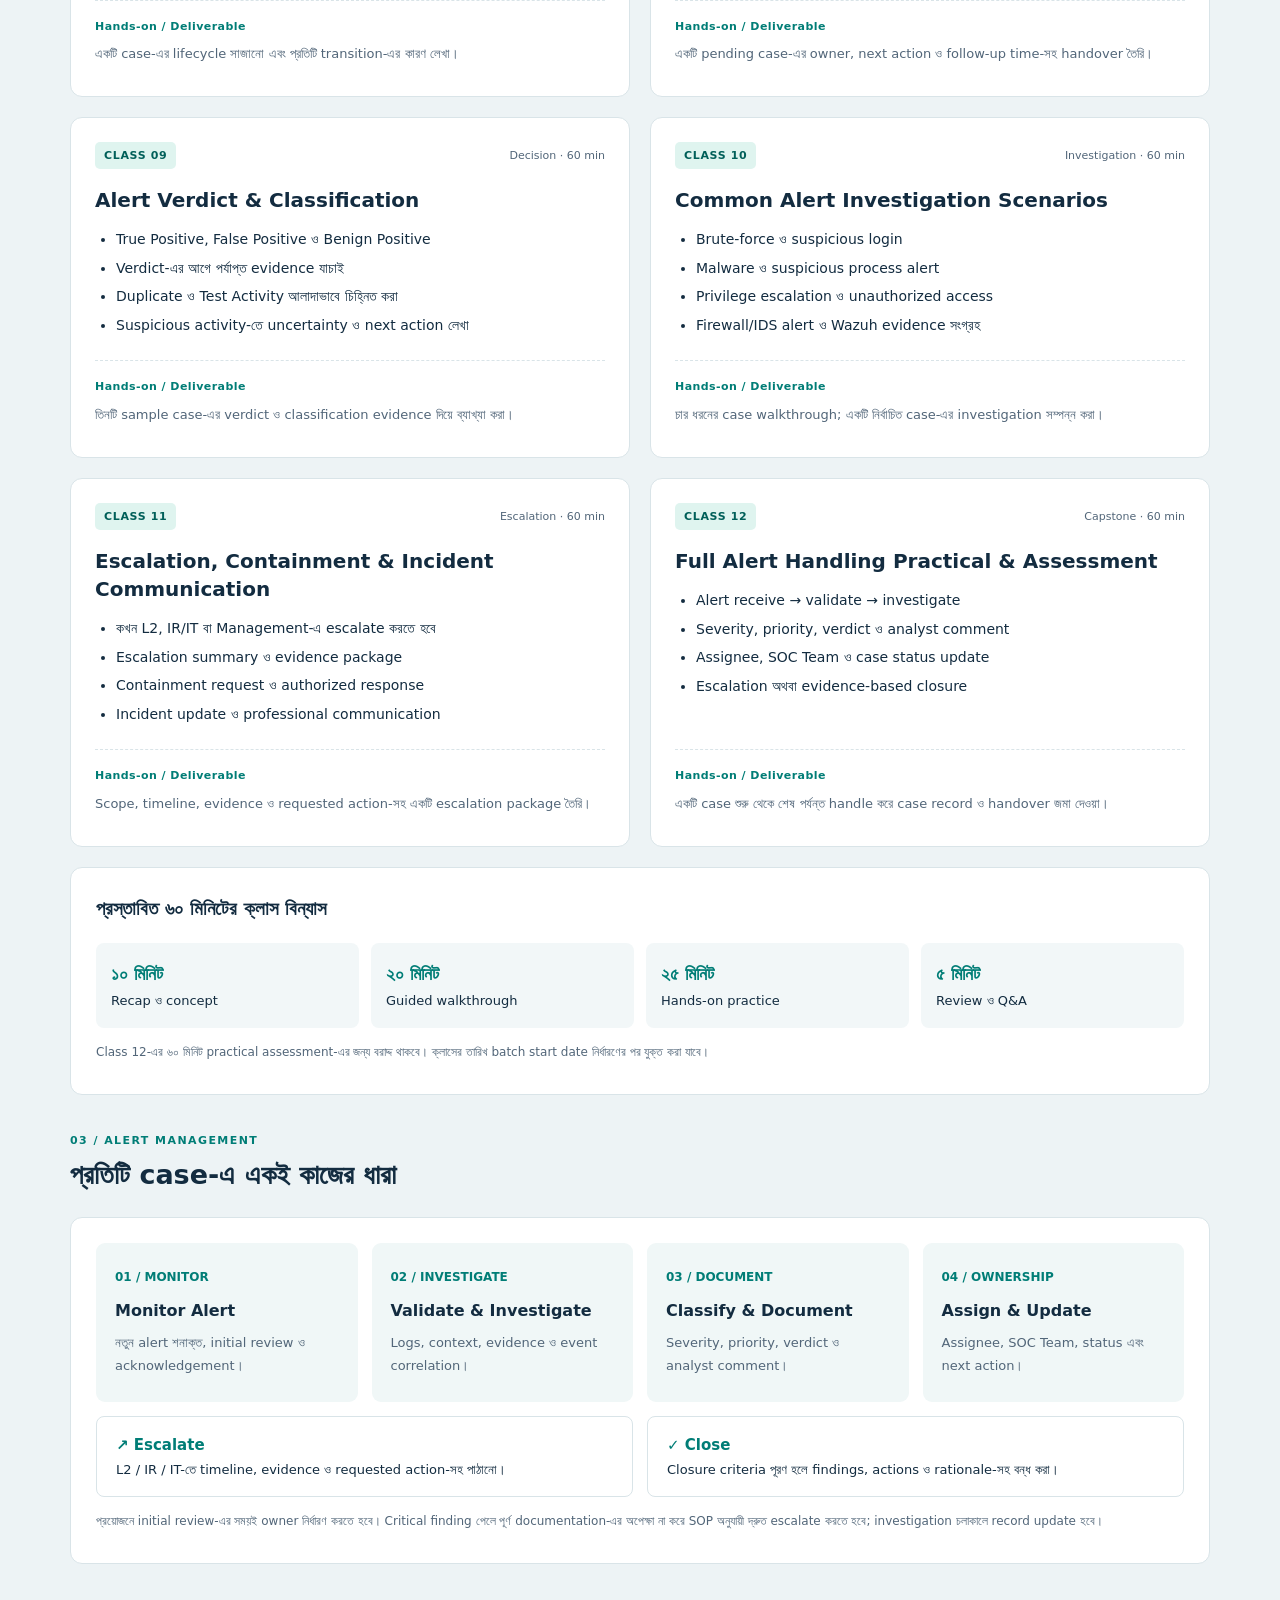
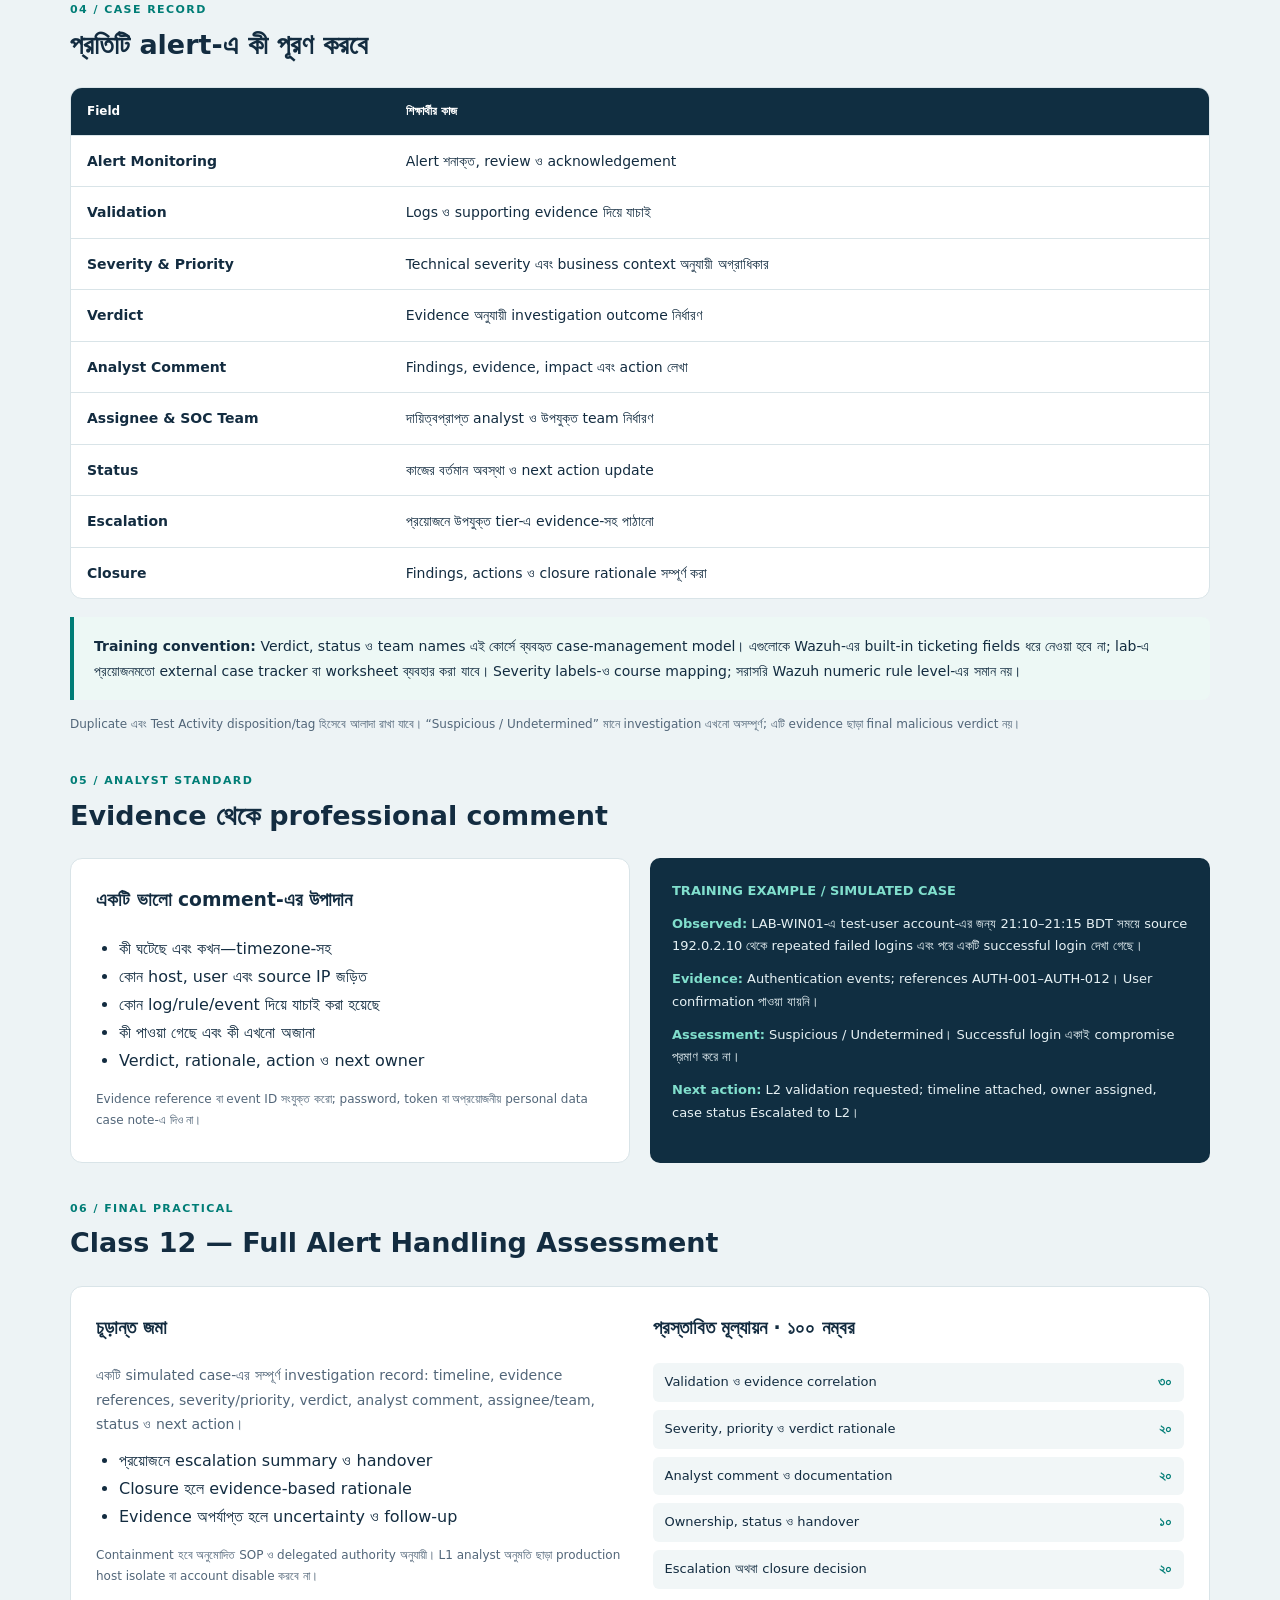
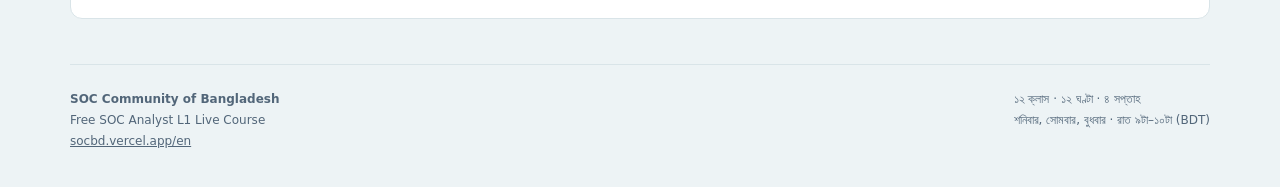
==== commit cde4cf49: "Add official student WhatsApp community group join link across portal and course outlines" ====
--- a/l1/index.html
+++ b/l1/index.html
@@ -19,7 +19,7 @@
 @media(max-width:720px){.community-title{font-size:clamp(34px,8vw,48px);margin:18px 0 24px}.top .brand{font-size:12px}.top{align-items:flex-start}.top button{flex-shrink:0}}
 @media print{.community-title{font-size:42px;margin:12px 0 18px}h1.course-title{font-size:25px}.top .brand{font-size:11px}.hero-grid-layout{display:block}.hero-image-col{display:none}}
 </style></head><body>
-<header><div class="top"><div style="display:flex;align-items:center;gap:14px;flex-wrap:wrap"><a class="brand" href="/" style="text-decoration:none;letter-spacing:.03em;display:flex;align-items:center;gap:10px;background:rgba(255,255,255,0.08);padding:6px 14px;border-radius:20px;border:1px solid rgba(255,255,255,0.15);font-size:13px"><svg viewBox="0 0 32 36" fill="none" style="width:18px;height:18px;color:#80e0cc;flex-shrink:0"><path d="M16 2 29 7v10c0 8-7 14-13 17C10 31 3 25 3 17V7L16 2Z" stroke="currentColor" stroke-width="2"></path><path d="m11 12 5-3 5 3v5l-10 5v-5l10-5M11 22l5 3 5-3" stroke="currentColor" stroke-width="2" stroke-linejoin="round"></path></svg><span>← কোর্স পোর্টাল</span></a><a class="brand" href="https://socbd.vercel.app/en" target="_blank" rel="noopener noreferrer" style="text-decoration:none;letter-spacing:.03em;opacity:0.85">SOC Community of Bangladesh ↗</a></div><div style="display:flex;gap:10px"><button type="button" onclick="navigator.clipboard.writeText(window.location.href);alert('কোর্স আউটলাইন লিংক কপি করা হয়েছে!');">লিংক কপি করুন</button><button type="button" onclick="window.print()">প্রিন্ট / Save as PDF</button></div></div><div class="hero-grid-layout"><div class="hero-main-col"><div class="eyebrow">FREE COMMUNITY COURSE · BEGINNER TO PRACTICAL</div><a class="community-title" href="https://socbd.vercel.app/en" target="_blank" rel="noopener noreferrer">SOC Community<br>of Bangladesh</a><h1 class="course-title">SOC Analyst <span>L1</span></h1><p style="color:#80e0cc;font-size:20px;font-weight:700;margin:0 0 16px">Free Live Course · সবার জন্য বিনামূল্যে</p><p class="intro"><b>SOC Community of Bangladesh</b>-এর উদ্যোগে সম্পূর্ণ বিনামূল্যের এই লাইভ কোর্সে Fundamentals থেকে বাস্তব Alert Monitoring, Validation, Verdict, Analyst Comment এবং Escalation—১২টি লাইভ ক্লাসে একটি সম্পূর্ণ alert handling journey।</p><div class="hero-tags"><span>১০০% ফ্রি · কোনো কোর্স ফি নেই</span><span>Wazuh / SIEM focused</span><span>Evidence-based investigation</span><span>Hands-on case handling</span></div></div><div class="hero-image-col"><div class="soc-image-card"><img src="/assets/images/soc_operations_center.jpg" onerror="this.onerror=null;this.src='../../assets/images/soc_operations_center.jpg';" alt="Security Operations Center (SOC) Command Center with Analysts and Live SIEM Displays" class="soc-hero-pic"><div class="soc-image-overlay"><span class="live-dot" aria-hidden="true"></span><span>Security Operations Center (SOC) · Live Monitoring</span></div></div></div></div></header>
+<header><div class="top"><div style="display:flex;align-items:center;gap:14px;flex-wrap:wrap"><a class="brand" href="../index.html" style="text-decoration:none;letter-spacing:.03em;display:flex;align-items:center;gap:10px;background:rgba(255,255,255,0.08);padding:6px 14px;border-radius:20px;border:1px solid rgba(255,255,255,0.15);font-size:13px"><svg viewBox="0 0 32 36" fill="none" style="width:18px;height:18px;color:#80e0cc;flex-shrink:0"><path d="M16 2 29 7v10c0 8-7 14-13 17C10 31 3 25 3 17V7L16 2Z" stroke="currentColor" stroke-width="2"></path><path d="m11 12 5-3 5 3v5l-10 5v-5l10-5M11 22l5 3 5-3" stroke="currentColor" stroke-width="2" stroke-linejoin="round"></path></svg><span>← কোর্স পোর্টাল</span></a><a class="brand" href="https://socbd.vercel.app/en" target="_blank" rel="noopener noreferrer" style="text-decoration:none;letter-spacing:.03em;opacity:0.85">SOC Community of Bangladesh ↗</a></div><div style="display:flex;gap:10px;flex-wrap:wrap"><a href="https://chat.whatsapp.com/EKxMzVPOzGrBQYcNTu8eM5" target="_blank" rel="noopener noreferrer" style="background:#25d366;color:#032512;font-weight:700;padding:8px 14px;border-radius:8px;text-decoration:none;display:inline-flex;align-items:center;gap:6px;font-size:12px"><svg viewBox="0 0 24 24" fill="currentColor" style="width:15px;height:15px"><path d="M12.031 6.172c-3.181 0-5.767 2.586-5.768 5.766-.001 1.298.38 2.27 1.019 3.287l-.711 2.598 2.669-.699c.969.584 1.761.884 2.791.884h.001c3.181 0 5.767-2.586 5.768-5.766 0-3.18-2.587-5.77-5.769-5.77zm0 10.375h-.001c-.886 0-1.62-.247-2.336-.672l-.167-.099-1.737.456.464-1.693-.109-.174c-.468-.745-.716-1.503-.715-2.427.001-2.536 2.064-4.6 4.6-4.6 1.229 0 2.384.479 3.253 1.348.868.868 1.346 2.022 1.345 3.251-.001 2.537-2.064 4.601-4.599 4.601zm5.952-12.355c-1.583-1.542-3.689-2.392-5.952-2.392-4.641 0-8.416 3.774-8.418 8.416 0 1.483.388 2.93 1.125 4.208l-1.196 4.368 4.47-1.173c1.232.671 2.621 1.025 4.018 1.026h.004c4.64 0 8.416-3.774 8.418-8.416 0-2.25-.875-4.364-2.469-5.937z"/></svg>WhatsApp গ্রুপ</a><button type="button" onclick="navigator.clipboard.writeText(window.location.href);alert('কোর্স আউটলাইন লিংক কপি করা হয়েছে!');">লিংক কপি করুন</button><button type="button" onclick="window.print()">প্রিন্ট / Save as PDF</button></div></div><div class="hero-grid-layout"><div class="hero-main-col"><div class="eyebrow">FREE COMMUNITY COURSE · BEGINNER TO PRACTICAL</div><a class="community-title" href="https://socbd.vercel.app/en" target="_blank" rel="noopener noreferrer">SOC Community<br>of Bangladesh</a><h1 class="course-title">SOC Analyst <span>L1</span></h1><p style="color:#80e0cc;font-size:20px;font-weight:700;margin:0 0 16px">Free Live Course · সবার জন্য বিনামূল্যে</p><p class="intro"><b>SOC Community of Bangladesh</b>-এর উদ্যোগে সম্পূর্ণ বিনামূল্যের এই লাইভ কোর্সে Fundamentals থেকে বাস্তব Alert Monitoring, Validation, Verdict, Analyst Comment এবং Escalation—১২টি লাইভ ক্লাসে একটি সম্পূর্ণ alert handling journey।</p><div class="hero-tags"><a href="https://chat.whatsapp.com/EKxMzVPOzGrBQYcNTu8eM5" target="_blank" rel="noopener noreferrer" style="background:#25d366;color:#032512;font-weight:700;padding:5px 12px;border-radius:30px;font-size:12px;text-decoration:none">💬 WhatsApp গ্রুপে যুক্ত হোন</a><span>১০০% ফ্রি · কোনো কোর্স ফি নেই</span><span>Wazuh / SIEM focused</span><span>Evidence-based investigation</span><span>Hands-on case handling</span></div></div><div class="hero-image-col"><div class="soc-image-card"><img src="../assets/images/soc_operations_center.jpg" alt="Security Operations Center (SOC) Command Center with Analysts and Live SIEM Displays" class="soc-hero-pic"><div class="soc-image-overlay"><span class="live-dot" aria-hidden="true"></span><span>Security Operations Center (SOC) · Live Monitoring</span></div></div></div></div></header>
 <main class="wrap"><div class="stats"><div class="stat"><strong>১২টি ক্লাস</strong><small>মোট ১২ ঘণ্টা live learning</small></div><div class="stat"><strong>সপ্তাহে ৩ দিন</strong><small>শনিবার · সোমবার · বুধবার</small></div><div class="stat"><strong>রাত ৯টা–১০টা</strong><small>বাংলাদেশ সময় · Asia/Dhaka</small></div><div class="stat"><strong>৪ সপ্তাহ</strong><small>নিয়মিত সূচি অনুযায়ী</small></div></div>
 <nav aria-label="Course sections"><a href="#overview">কোর্স পরিচিতি</a><a href="#curriculum">১২টি ক্লাস</a><a href="#workflow">Alert Workflow</a><a href="#assessment">Assessment</a></nav>
 <section aria-label="Community initiative"><div class="panel" style="border-top:4px solid var(--teal)"><div class="kicker">A FREE LEARNING INITIATIVE</div><h2>SOC Community of Bangladesh</h2><p>বাংলাদেশের আগ্রহী শিক্ষার্থীদের SOC Analyst L1-এর প্রয়োজনীয় দক্ষতা শেখার সুযোগ করে দিতে এই বিনামূল্যের লাইভ কোর্স। Fundamentals, বাস্তব alert analysis এবং evidence-based case handling—সবকিছু ধাপে ধাপে শেখানো হবে।</p><p style="margin-top:14px"><a href="https://socbd.vercel.app/en" target="_blank" rel="noopener noreferrer" style="color:var(--teal);font-weight:700">কমিউনিটির ওয়েবসাইট ভিজিট করো ↗</a></p></div></section><section id="overview"><div class="section-head"><div><div class="kicker">01 / LEARNING GOAL</div><h2>একটি alert, শুরু থেকে শেষ পর্যন্ত</h2></div></div><div class="panel outcomes"><div><h3>কোর্স শেষে যা করতে পারবে</h3><ul><li>SIEM dashboard-এ alert queue review ও triage</li><li>Relevant logs থেকে evidence সংগ্রহ ও correlation</li><li>Severity, priority ও verdict-এর যুক্তি ব্যাখ্যা</li><li>Analyst comment ও case record তৈরি</li><li>Evidence-সহ escalation, handover অথবা closure</li></ul></div><div><h3>কাদের জন্য</h3><p class="muted">নতুন SOC learner, IT support বা network professional এবং SOC L1 role-এ আগ্রহী শিক্ষার্থী।</p><h3 style="margin-top:16px">শুরুর প্রস্তুতি</h3><p class="muted">Basic networking, Windows/Linux পরিচিতি এবং browser ব্যবহারের দক্ষতা সহায়ক। Hands-on-এর জন্য training SIEM access অথবা sample alert/log dataset প্রয়োজন।</p></div></div><div class="callout"><b>মূল ফোকাস:</b> Alert Monitoring & Handling। Detection Rule Engineering বা custom rule writing এই ব্যাচের মূল পাঠ্যসূচি নয়।</div></section>
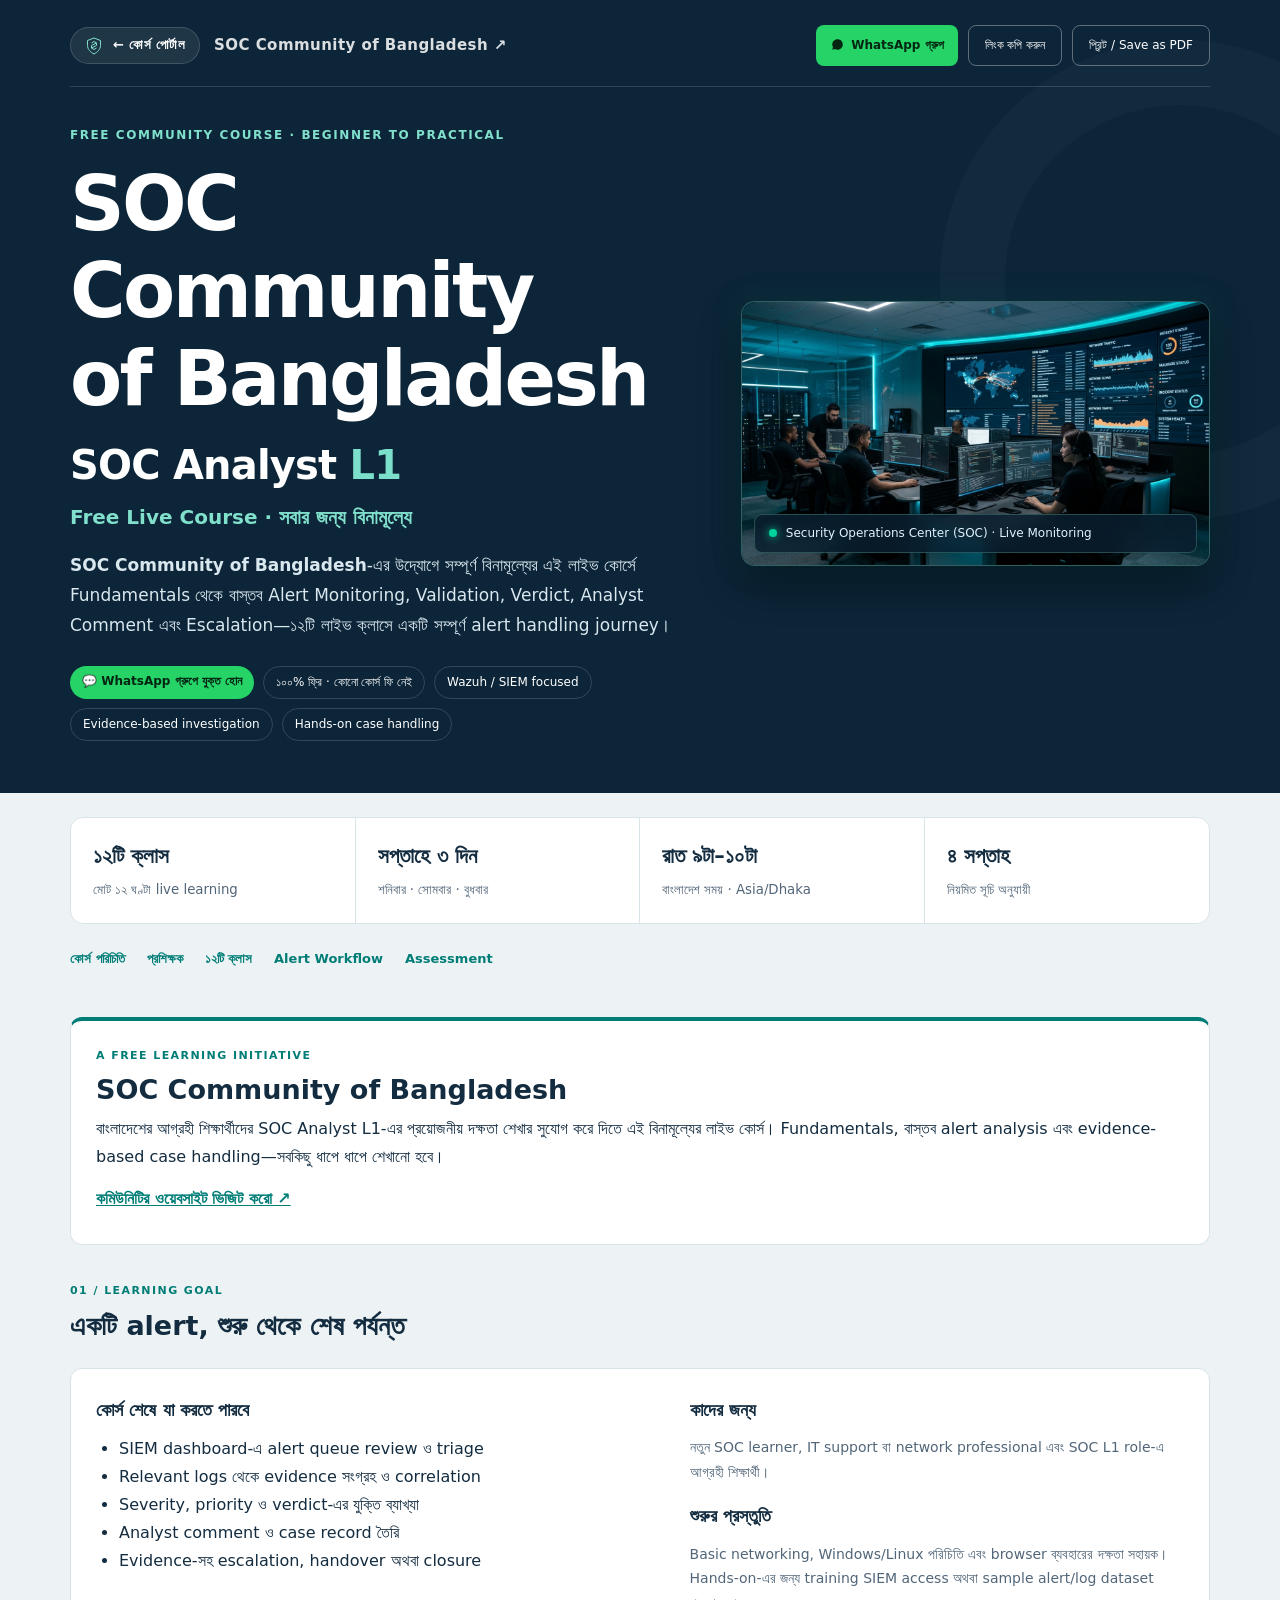
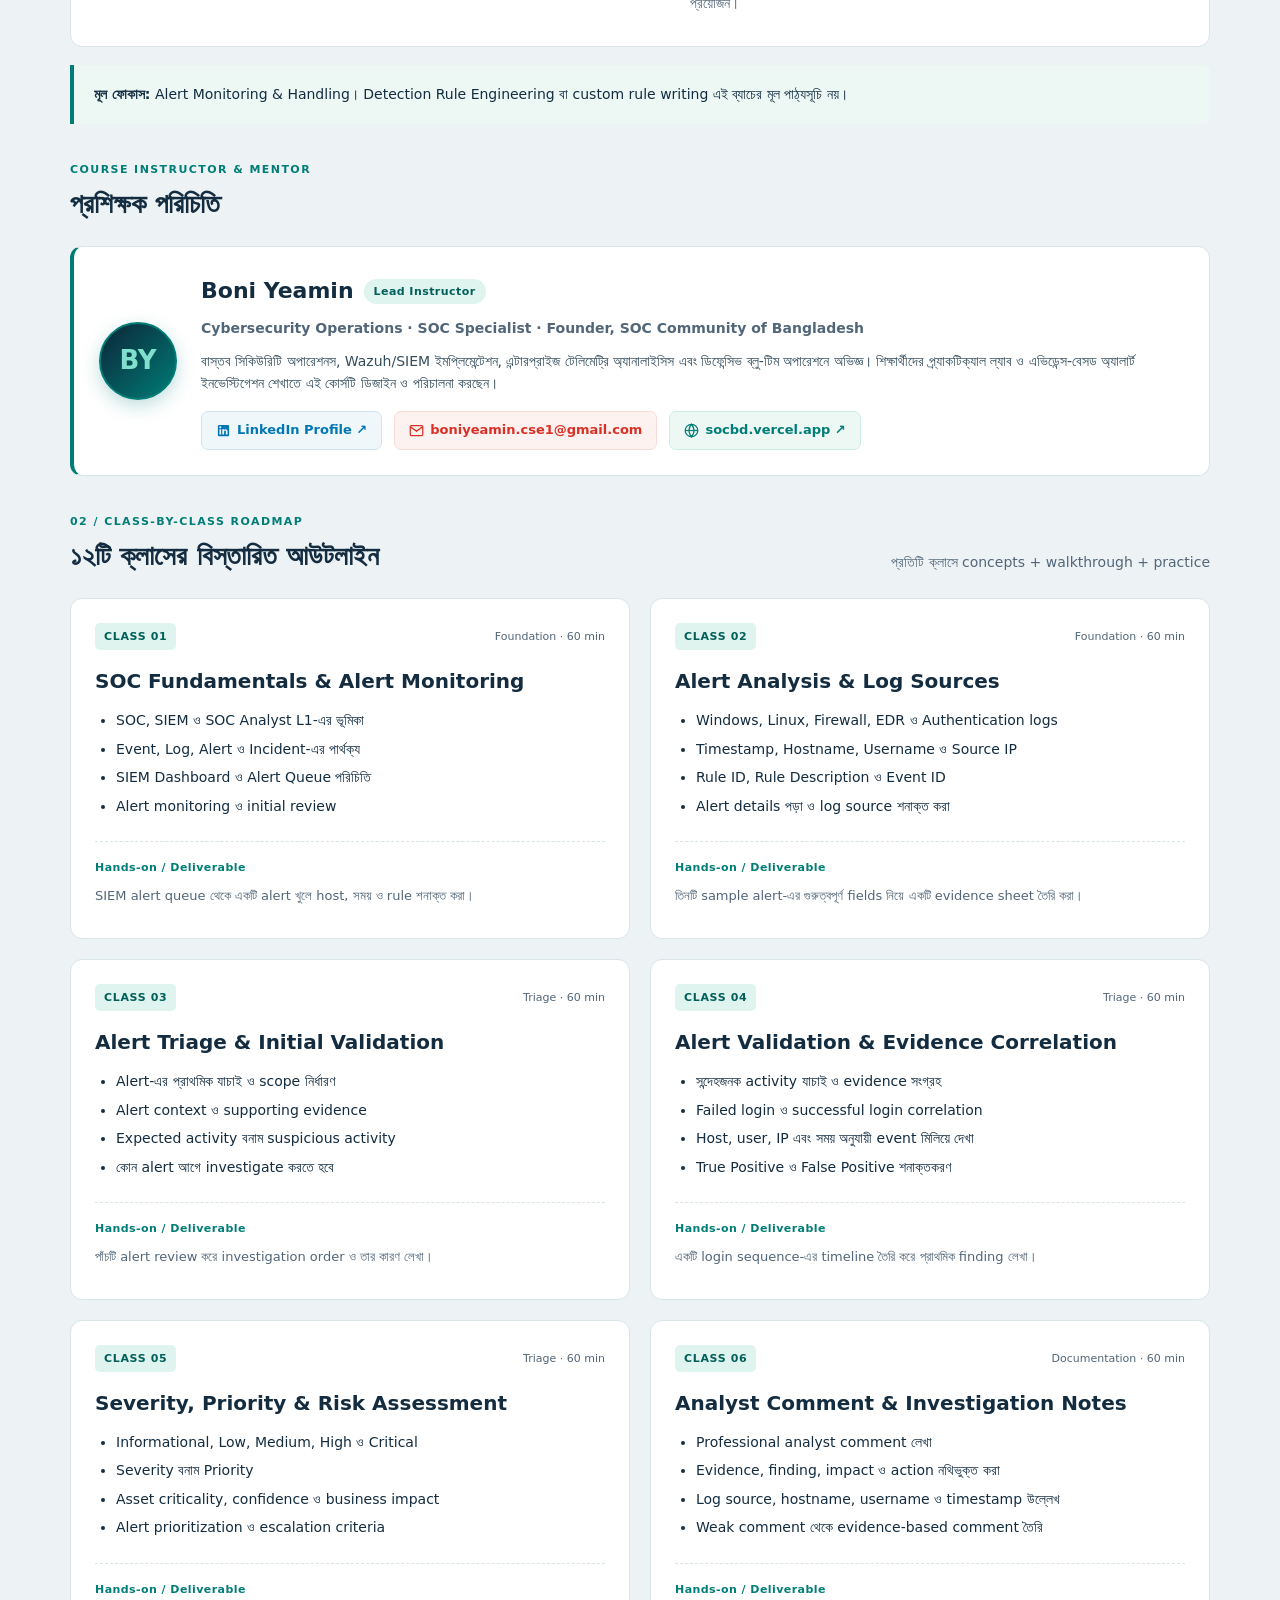
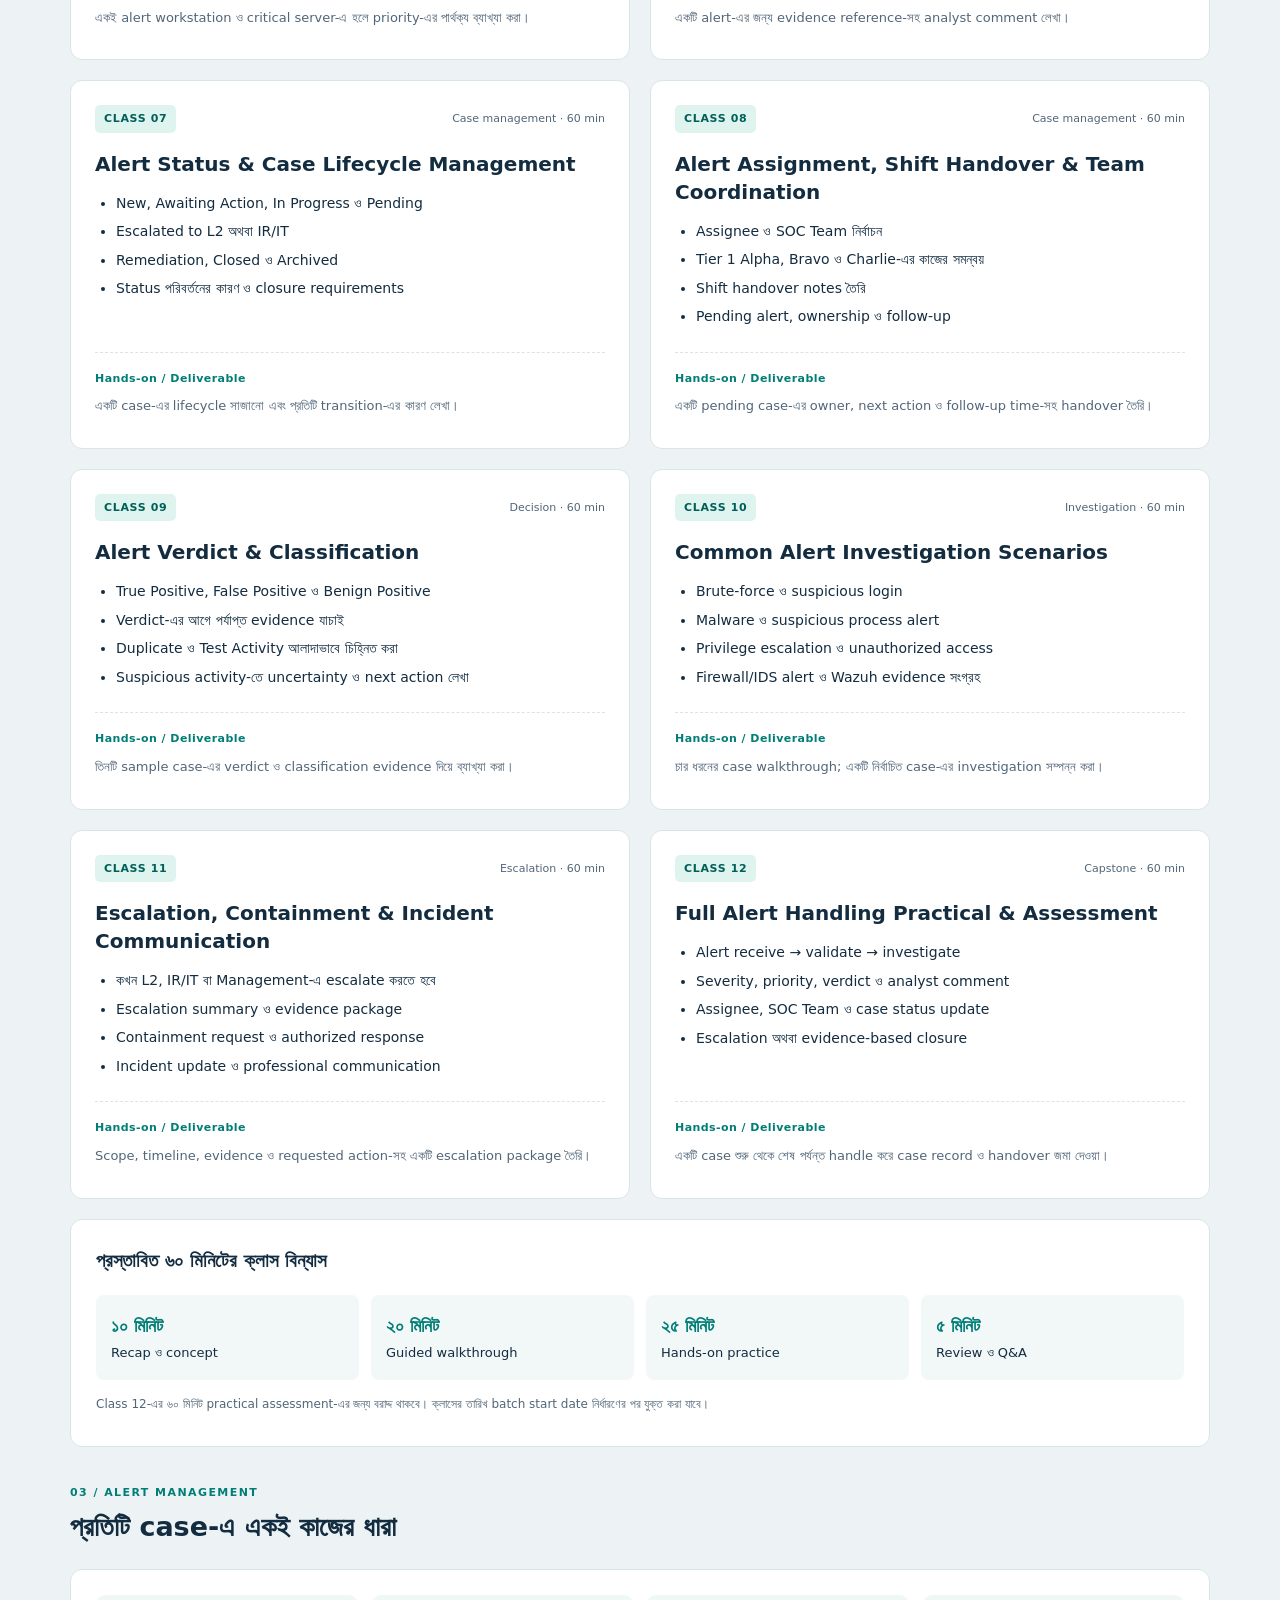
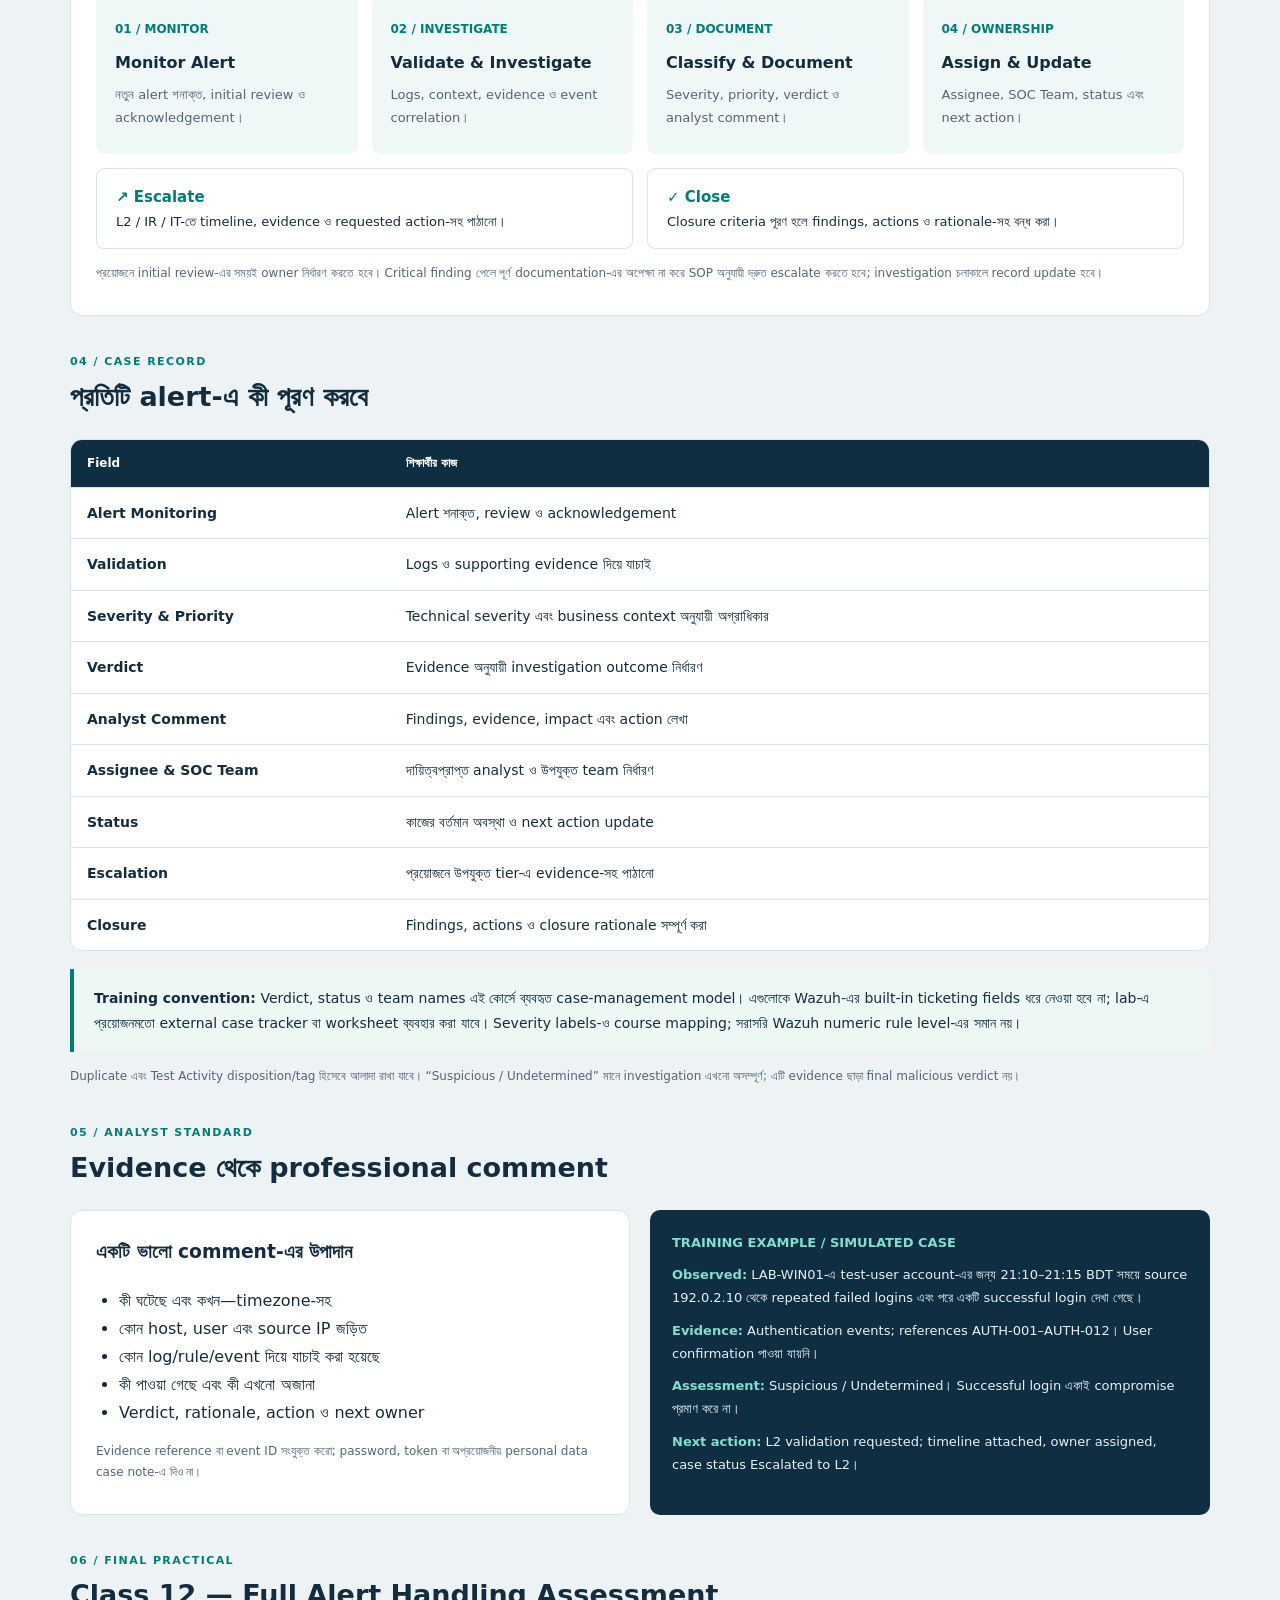
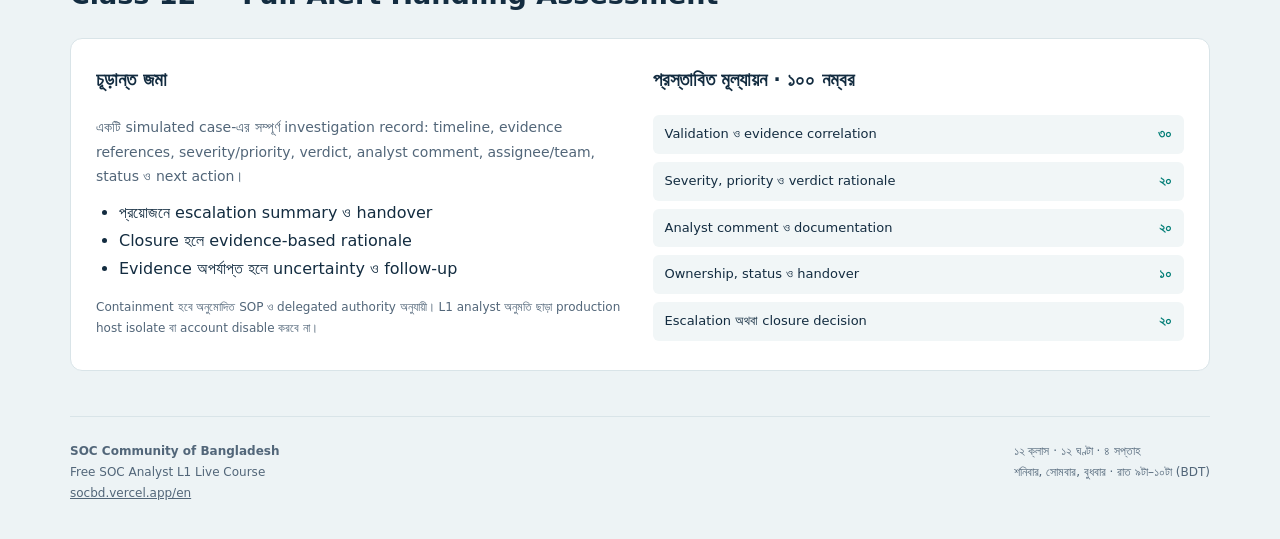
==== commit 831a7292: "Add instructor Boni Yeamin profile with LinkedIn, email, and website to L1 course outline" ====
--- a/l1/index.html
+++ b/l1/index.html
@@ -21,8 +21,9 @@
 </style></head><body>
 <header><div class="top"><div style="display:flex;align-items:center;gap:14px;flex-wrap:wrap"><a class="brand" href="../index.html" style="text-decoration:none;letter-spacing:.03em;display:flex;align-items:center;gap:10px;background:rgba(255,255,255,0.08);padding:6px 14px;border-radius:20px;border:1px solid rgba(255,255,255,0.15);font-size:13px"><svg viewBox="0 0 32 36" fill="none" style="width:18px;height:18px;color:#80e0cc;flex-shrink:0"><path d="M16 2 29 7v10c0 8-7 14-13 17C10 31 3 25 3 17V7L16 2Z" stroke="currentColor" stroke-width="2"></path><path d="m11 12 5-3 5 3v5l-10 5v-5l10-5M11 22l5 3 5-3" stroke="currentColor" stroke-width="2" stroke-linejoin="round"></path></svg><span>← কোর্স পোর্টাল</span></a><a class="brand" href="https://socbd.vercel.app/en" target="_blank" rel="noopener noreferrer" style="text-decoration:none;letter-spacing:.03em;opacity:0.85">SOC Community of Bangladesh ↗</a></div><div style="display:flex;gap:10px;flex-wrap:wrap"><a href="https://chat.whatsapp.com/EKxMzVPOzGrBQYcNTu8eM5" target="_blank" rel="noopener noreferrer" style="background:#25d366;color:#032512;font-weight:700;padding:8px 14px;border-radius:8px;text-decoration:none;display:inline-flex;align-items:center;gap:6px;font-size:12px"><svg viewBox="0 0 24 24" fill="currentColor" style="width:15px;height:15px"><path d="M12.031 6.172c-3.181 0-5.767 2.586-5.768 5.766-.001 1.298.38 2.27 1.019 3.287l-.711 2.598 2.669-.699c.969.584 1.761.884 2.791.884h.001c3.181 0 5.767-2.586 5.768-5.766 0-3.18-2.587-5.77-5.769-5.77zm0 10.375h-.001c-.886 0-1.62-.247-2.336-.672l-.167-.099-1.737.456.464-1.693-.109-.174c-.468-.745-.716-1.503-.715-2.427.001-2.536 2.064-4.6 4.6-4.6 1.229 0 2.384.479 3.253 1.348.868.868 1.346 2.022 1.345 3.251-.001 2.537-2.064 4.601-4.599 4.601zm5.952-12.355c-1.583-1.542-3.689-2.392-5.952-2.392-4.641 0-8.416 3.774-8.418 8.416 0 1.483.388 2.93 1.125 4.208l-1.196 4.368 4.47-1.173c1.232.671 2.621 1.025 4.018 1.026h.004c4.64 0 8.416-3.774 8.418-8.416 0-2.25-.875-4.364-2.469-5.937z"/></svg>WhatsApp গ্রুপ</a><button type="button" onclick="navigator.clipboard.writeText(window.location.href);alert('কোর্স আউটলাইন লিংক কপি করা হয়েছে!');">লিংক কপি করুন</button><button type="button" onclick="window.print()">প্রিন্ট / Save as PDF</button></div></div><div class="hero-grid-layout"><div class="hero-main-col"><div class="eyebrow">FREE COMMUNITY COURSE · BEGINNER TO PRACTICAL</div><a class="community-title" href="https://socbd.vercel.app/en" target="_blank" rel="noopener noreferrer">SOC Community<br>of Bangladesh</a><h1 class="course-title">SOC Analyst <span>L1</span></h1><p style="color:#80e0cc;font-size:20px;font-weight:700;margin:0 0 16px">Free Live Course · সবার জন্য বিনামূল্যে</p><p class="intro"><b>SOC Community of Bangladesh</b>-এর উদ্যোগে সম্পূর্ণ বিনামূল্যের এই লাইভ কোর্সে Fundamentals থেকে বাস্তব Alert Monitoring, Validation, Verdict, Analyst Comment এবং Escalation—১২টি লাইভ ক্লাসে একটি সম্পূর্ণ alert handling journey।</p><div class="hero-tags"><a href="https://chat.whatsapp.com/EKxMzVPOzGrBQYcNTu8eM5" target="_blank" rel="noopener noreferrer" style="background:#25d366;color:#032512;font-weight:700;padding:5px 12px;border-radius:30px;font-size:12px;text-decoration:none">💬 WhatsApp গ্রুপে যুক্ত হোন</a><span>১০০% ফ্রি · কোনো কোর্স ফি নেই</span><span>Wazuh / SIEM focused</span><span>Evidence-based investigation</span><span>Hands-on case handling</span></div></div><div class="hero-image-col"><div class="soc-image-card"><img src="../assets/images/soc_operations_center.jpg" alt="Security Operations Center (SOC) Command Center with Analysts and Live SIEM Displays" class="soc-hero-pic"><div class="soc-image-overlay"><span class="live-dot" aria-hidden="true"></span><span>Security Operations Center (SOC) · Live Monitoring</span></div></div></div></div></header>
 <main class="wrap"><div class="stats"><div class="stat"><strong>১২টি ক্লাস</strong><small>মোট ১২ ঘণ্টা live learning</small></div><div class="stat"><strong>সপ্তাহে ৩ দিন</strong><small>শনিবার · সোমবার · বুধবার</small></div><div class="stat"><strong>রাত ৯টা–১০টা</strong><small>বাংলাদেশ সময় · Asia/Dhaka</small></div><div class="stat"><strong>৪ সপ্তাহ</strong><small>নিয়মিত সূচি অনুযায়ী</small></div></div>
-<nav aria-label="Course sections"><a href="#overview">কোর্স পরিচিতি</a><a href="#curriculum">১২টি ক্লাস</a><a href="#workflow">Alert Workflow</a><a href="#assessment">Assessment</a></nav>
+<nav aria-label="Course sections"><a href="#overview">কোর্স পরিচিতি</a><a href="#instructor">প্রশিক্ষক</a><a href="#curriculum">১২টি ক্লাস</a><a href="#workflow">Alert Workflow</a><a href="#assessment">Assessment</a></nav>
 <section aria-label="Community initiative"><div class="panel" style="border-top:4px solid var(--teal)"><div class="kicker">A FREE LEARNING INITIATIVE</div><h2>SOC Community of Bangladesh</h2><p>বাংলাদেশের আগ্রহী শিক্ষার্থীদের SOC Analyst L1-এর প্রয়োজনীয় দক্ষতা শেখার সুযোগ করে দিতে এই বিনামূল্যের লাইভ কোর্স। Fundamentals, বাস্তব alert analysis এবং evidence-based case handling—সবকিছু ধাপে ধাপে শেখানো হবে।</p><p style="margin-top:14px"><a href="https://socbd.vercel.app/en" target="_blank" rel="noopener noreferrer" style="color:var(--teal);font-weight:700">কমিউনিটির ওয়েবসাইট ভিজিট করো ↗</a></p></div></section><section id="overview"><div class="section-head"><div><div class="kicker">01 / LEARNING GOAL</div><h2>একটি alert, শুরু থেকে শেষ পর্যন্ত</h2></div></div><div class="panel outcomes"><div><h3>কোর্স শেষে যা করতে পারবে</h3><ul><li>SIEM dashboard-এ alert queue review ও triage</li><li>Relevant logs থেকে evidence সংগ্রহ ও correlation</li><li>Severity, priority ও verdict-এর যুক্তি ব্যাখ্যা</li><li>Analyst comment ও case record তৈরি</li><li>Evidence-সহ escalation, handover অথবা closure</li></ul></div><div><h3>কাদের জন্য</h3><p class="muted">নতুন SOC learner, IT support বা network professional এবং SOC L1 role-এ আগ্রহী শিক্ষার্থী।</p><h3 style="margin-top:16px">শুরুর প্রস্তুতি</h3><p class="muted">Basic networking, Windows/Linux পরিচিতি এবং browser ব্যবহারের দক্ষতা সহায়ক। Hands-on-এর জন্য training SIEM access অথবা sample alert/log dataset প্রয়োজন।</p></div></div><div class="callout"><b>মূল ফোকাস:</b> Alert Monitoring & Handling। Detection Rule Engineering বা custom rule writing এই ব্যাচের মূল পাঠ্যসূচি নয়।</div></section>
+<section id="instructor" aria-label="Course Instructor"><div class="section-head"><div><div class="kicker">COURSE INSTRUCTOR &amp; MENTOR</div><h2>প্রশিক্ষক পরিচিতি</h2></div></div><div class="panel" style="border-left:4px solid var(--teal);background:#ffffff"><div style="display:flex;gap:24px;align-items:center;flex-wrap:wrap"><div style="width:78px;height:78px;border-radius:50%;background:linear-gradient(135deg, #0c2538, #007d76);display:flex;align-items:center;justify-content:center;color:#80e0cc;font-size:26px;font-weight:800;border:2.5px solid var(--teal);flex-shrink:0;box-shadow:0 6px 18px rgba(0,125,118,0.25)">BY</div><div style="flex:1;min-width:260px"><div style="display:flex;align-items:center;gap:10px;flex-wrap:wrap"><h3 style="margin:0;font-size:22px;color:var(--ink)">Boni Yeamin</h3><span style="background:#dff4ef;color:#005f59;font-weight:750;font-size:11px;padding:3px 10px;border-radius:20px;letter-spacing:0.04em">Lead Instructor</span></div><p style="margin:5px 0 10px;color:var(--muted);font-size:14px;font-weight:600">Cybersecurity Operations · SOC Specialist · Founder, SOC Community of Bangladesh</p><p style="margin:0 0 16px;font-size:14px;line-height:1.6;color:#334d5c">বাস্তব সিকিউরিটি অপারেশনস, Wazuh/SIEM ইমপ্লিমেন্টেশন, এন্টারপ্রাইজ টেলিমেট্রি অ্যানালাইসিস এবং ডিফেন্সিভ ব্লু-টিম অপারেশনে অভিজ্ঞ। শিক্ষার্থীদের প্র্যাকটিক্যাল ল্যাব ও এভিডেন্স-বেসড অ্যালার্ট ইনভেস্টিগেশন শেখাতে এই কোর্সটি ডিজাইন ও পরিচালনা করছেন।</p><div style="display:flex;gap:12px;flex-wrap:wrap;font-size:13px"><a href="https://www.linkedin.com/in/boniyeamin" target="_blank" rel="noopener noreferrer" style="display:inline-flex;align-items:center;gap:6px;color:#0077b5;font-weight:700;text-decoration:none;background:#f0f7fb;padding:7px 14px;border-radius:7px;border:1px solid #d0e5f2"><svg viewBox="0 0 24 24" fill="currentColor" style="width:15px;height:15px"><path d="M19 3a2 2 0 0 1 2 2v14a2 2 0 0 1-2 2H5a2 2 0 0 1-2-2V5a2 2 0 0 1 2-2h14m-.5 15.5v-5.3a3.26 3.26 0 0 0-3.26-3.26c-.85 0-1.84.52-2.28 1.3v-1.11h-2.79v8.37h2.79v-4.93c0-.77.62-1.4 1.39-1.4a1.4 1.4 0 0 1 1.4 1.4v4.93h2.75M6.88 8.56a1.68 1.68 0 0 0 1.68-1.68c0-.93-.75-1.69-1.68-1.69a1.69 1.69 0 0 0-1.69 1.69c0 .93.76 1.68 1.69 1.68m1.39 9.94v-8.37H5.5v8.37h2.77z"/></svg><span>LinkedIn Profile ↗</span></a><a href="mailto:boniyeamin.cse1@gmail.com" style="display:inline-flex;align-items:center;gap:6px;color:#d93025;font-weight:700;text-decoration:none;background:#fdf2f0;padding:7px 14px;border-radius:7px;border:1px solid #fadad7"><svg viewBox="0 0 24 24" fill="none" stroke="currentColor" stroke-width="2" style="width:15px;height:15px"><path d="M4 4h16c1.1 0 2 .9 2 2v12c0 1.1-.9 2-2 2H4c-1.1 0-2-.9-2-2V6c0-1.1.9-2 2-2z"></path><polyline points="22,6 12,13 2,6"></polyline></svg><span>boniyeamin.cse1@gmail.com</span></a><a href="https://socbd.vercel.app/en" target="_blank" rel="noopener noreferrer" style="display:inline-flex;align-items:center;gap:6px;color:var(--teal);font-weight:700;text-decoration:none;background:#edf8f5;padding:7px 14px;border-radius:7px;border:1px solid #c9eee5"><svg viewBox="0 0 24 24" fill="none" stroke="currentColor" stroke-width="2" style="width:15px;height:15px"><circle cx="12" cy="12" r="10"></circle><line x1="2" y1="12" x2="22" y2="12"></line><path d="M12 2a15.3 15.3 0 0 1 4 10 15.3 15.3 0 0 1-4 10 15.3 15.3 0 0 1-4-10 15.3 15.3 0 0 1 4-10z"></path></svg><span>socbd.vercel.app ↗</span></a></div></div></div></div></section>
 <section id="curriculum"><div class="section-head"><div><div class="kicker">02 / CLASS-BY-CLASS ROADMAP</div><h2>১২টি ক্লাসের বিস্তারিত আউটলাইন</h2></div><p class="muted">প্রতিটি ক্লাসে concepts + walkthrough + practice</p></div><div class="grid"><article class="class-card"><div class="card-meta"><span class="class-no">CLASS 01</span><span>Foundation · 60 min</span></div><h3>SOC Fundamentals &amp; Alert Monitoring</h3><ul><li>SOC, SIEM ও SOC Analyst L1-এর ভূমিকা</li><li>Event, Log, Alert ও Incident-এর পার্থক্য</li><li>SIEM Dashboard ও Alert Queue পরিচিতি</li><li>Alert monitoring ও initial review</li></ul><div class="practice"><b>Hands-on / Deliverable</b><p>SIEM alert queue থেকে একটি alert খুলে host, সময় ও rule শনাক্ত করা।</p></div></article><article class="class-card"><div class="card-meta"><span class="class-no">CLASS 02</span><span>Foundation · 60 min</span></div><h3>Alert Analysis &amp; Log Sources</h3><ul><li>Windows, Linux, Firewall, EDR ও Authentication logs</li><li>Timestamp, Hostname, Username ও Source IP</li><li>Rule ID, Rule Description ও Event ID</li><li>Alert details পড়া ও log source শনাক্ত করা</li></ul><div class="practice"><b>Hands-on / Deliverable</b><p>তিনটি sample alert-এর গুরুত্বপূর্ণ fields নিয়ে একটি evidence sheet তৈরি করা।</p></div></article><article class="class-card"><div class="card-meta"><span class="class-no">CLASS 03</span><span>Triage · 60 min</span></div><h3>Alert Triage &amp; Initial Validation</h3><ul><li>Alert-এর প্রাথমিক যাচাই ও scope নির্ধারণ</li><li>Alert context ও supporting evidence</li><li>Expected activity বনাম suspicious activity</li><li>কোন alert আগে investigate করতে হবে</li></ul><div class="practice"><b>Hands-on / Deliverable</b><p>পাঁচটি alert review করে investigation order ও তার কারণ লেখা।</p></div></article><article class="class-card"><div class="card-meta"><span class="class-no">CLASS 04</span><span>Triage · 60 min</span></div><h3>Alert Validation &amp; Evidence Correlation</h3><ul><li>সন্দেহজনক activity যাচাই ও evidence সংগ্রহ</li><li>Failed login ও successful login correlation</li><li>Host, user, IP এবং সময় অনুযায়ী event মিলিয়ে দেখা</li><li>True Positive ও False Positive শনাক্তকরণ</li></ul><div class="practice"><b>Hands-on / Deliverable</b><p>একটি login sequence-এর timeline তৈরি করে প্রাথমিক finding লেখা।</p></div></article><article class="class-card"><div class="card-meta"><span class="class-no">CLASS 05</span><span>Triage · 60 min</span></div><h3>Severity, Priority &amp; Risk Assessment</h3><ul><li>Informational, Low, Medium, High ও Critical</li><li>Severity বনাম Priority</li><li>Asset criticality, confidence ও business impact</li><li>Alert prioritization ও escalation criteria</li></ul><div class="practice"><b>Hands-on / Deliverable</b><p>একই alert workstation ও critical server-এ হলে priority-এর পার্থক্য ব্যাখ্যা করা।</p></div></article><article class="class-card"><div class="card-meta"><span class="class-no">CLASS 06</span><span>Documentation · 60 min</span></div><h3>Analyst Comment &amp; Investigation Notes</h3><ul><li>Professional analyst comment লেখা</li><li>Evidence, finding, impact ও action নথিভুক্ত করা</li><li>Log source, hostname, username ও timestamp উল্লেখ</li><li>Weak comment থেকে evidence-based comment তৈরি</li></ul><div class="practice"><b>Hands-on / Deliverable</b><p>একটি alert-এর জন্য evidence reference-সহ analyst comment লেখা।</p></div></article><article class="class-card"><div class="card-meta"><span class="class-no">CLASS 07</span><span>Case management · 60 min</span></div><h3>Alert Status &amp; Case Lifecycle Management</h3><ul><li>New, Awaiting Action, In Progress ও Pending</li><li>Escalated to L2 অথবা IR/IT</li><li>Remediation, Closed ও Archived</li><li>Status পরিবর্তনের কারণ ও closure requirements</li></ul><div class="practice"><b>Hands-on / Deliverable</b><p>একটি case-এর lifecycle সাজানো এবং প্রতিটি transition-এর কারণ লেখা।</p></div></article><article class="class-card"><div class="card-meta"><span class="class-no">CLASS 08</span><span>Case management · 60 min</span></div><h3>Alert Assignment, Shift Handover &amp; Team Coordination</h3><ul><li>Assignee ও SOC Team নির্বাচন</li><li>Tier 1 Alpha, Bravo ও Charlie-এর কাজের সমন্বয়</li><li>Shift handover notes তৈরি</li><li>Pending alert, ownership ও follow-up</li></ul><div class="practice"><b>Hands-on / Deliverable</b><p>একটি pending case-এর owner, next action ও follow-up time-সহ handover তৈরি।</p></div></article><article class="class-card"><div class="card-meta"><span class="class-no">CLASS 09</span><span>Decision · 60 min</span></div><h3>Alert Verdict &amp; Classification</h3><ul><li>True Positive, False Positive ও Benign Positive</li><li>Verdict-এর আগে পর্যাপ্ত evidence যাচাই</li><li>Duplicate ও Test Activity আলাদাভাবে চিহ্নিত করা</li><li>Suspicious activity-তে uncertainty ও next action লেখা</li></ul><div class="practice"><b>Hands-on / Deliverable</b><p>তিনটি sample case-এর verdict ও classification evidence দিয়ে ব্যাখ্যা করা।</p></div></article><article class="class-card"><div class="card-meta"><span class="class-no">CLASS 10</span><span>Investigation · 60 min</span></div><h3>Common Alert Investigation Scenarios</h3><ul><li>Brute-force ও suspicious login</li><li>Malware ও suspicious process alert</li><li>Privilege escalation ও unauthorized access</li><li>Firewall/IDS alert ও Wazuh evidence সংগ্রহ</li></ul><div class="practice"><b>Hands-on / Deliverable</b><p>চার ধরনের case walkthrough; একটি নির্বাচিত case-এর investigation সম্পন্ন করা।</p></div></article><article class="class-card"><div class="card-meta"><span class="class-no">CLASS 11</span><span>Escalation · 60 min</span></div><h3>Escalation, Containment &amp; Incident Communication</h3><ul><li>কখন L2, IR/IT বা Management-এ escalate করতে হবে</li><li>Escalation summary ও evidence package</li><li>Containment request ও authorized response</li><li>Incident update ও professional communication</li></ul><div class="practice"><b>Hands-on / Deliverable</b><p>Scope, timeline, evidence ও requested action-সহ একটি escalation package তৈরি।</p></div></article><article class="class-card"><div class="card-meta"><span class="class-no">CLASS 12</span><span>Capstone · 60 min</span></div><h3>Full Alert Handling Practical &amp; Assessment</h3><ul><li>Alert receive → validate → investigate</li><li>Severity, priority, verdict ও analyst comment</li><li>Assignee, SOC Team ও case status update</li><li>Escalation অথবা evidence-based closure</li></ul><div class="practice"><b>Hands-on / Deliverable</b><p>একটি case শুরু থেকে শেষ পর্যন্ত handle করে case record ও handover জমা দেওয়া।</p></div></article></div><div class="panel" style="margin-top:20px"><h3 style="margin:0">প্রস্তাবিত ৬০ মিনিটের ক্লাস বিন্যাস</h3><div class="timing"><div><strong>১০ মিনিট</strong>Recap ও concept</div><div><strong>২০ মিনিট</strong>Guided walkthrough</div><div><strong>২৫ মিনিট</strong>Hands-on practice</div><div><strong>৫ মিনিট</strong>Review ও Q&A</div></div><p class="note">Class 12-এর ৬০ মিনিট practical assessment-এর জন্য বরাদ্দ থাকবে। ক্লাসের তারিখ batch start date নির্ধারণের পর যুক্ত করা যাবে।</p></div></section>
 <section id="workflow"><div class="section-head"><div><div class="kicker">03 / ALERT MANAGEMENT</div><h2>প্রতিটি case-এ একই কাজের ধারা</h2></div></div><div class="panel"><div class="flow"><div class="step"><em>01 / MONITOR</em><h3>Monitor Alert</h3><p>নতুন alert শনাক্ত, initial review ও acknowledgement।</p></div><div class="step"><em>02 / INVESTIGATE</em><h3>Validate & Investigate</h3><p>Logs, context, evidence ও event correlation।</p></div><div class="step"><em>03 / DOCUMENT</em><h3>Classify & Document</h3><p>Severity, priority, verdict ও analyst comment।</p></div><div class="step"><em>04 / OWNERSHIP</em><h3>Assign & Update</h3><p>Assignee, SOC Team, status এবং next action।</p></div></div><div class="branches"><div class="branch"><b>↗ Escalate</b>L2 / IR / IT-তে timeline, evidence ও requested action-সহ পাঠানো।</div><div class="branch"><b>✓ Close</b>Closure criteria পূরণ হলে findings, actions ও rationale-সহ বন্ধ করা।</div></div><p class="note">প্রয়োজনে initial review-এর সময়ই owner নির্ধারণ করতে হবে। Critical finding পেলে পূর্ণ documentation-এর অপেক্ষা না করে SOP অনুযায়ী দ্রুত escalate করতে হবে; investigation চলাকালে record update হবে।</p></div></section>
 <section><div class="section-head"><div><div class="kicker">04 / CASE RECORD</div><h2>প্রতিটি alert-এ কী পূরণ করবে</h2></div></div><div class="panel table-scroll" style="padding:0"><table><thead><tr><th scope="col">Field</th><th scope="col">শিক্ষার্থীর কাজ</th></tr></thead><tbody><tr><th scope="row">Alert Monitoring</th><td>Alert শনাক্ত, review ও acknowledgement</td></tr><tr><th scope="row">Validation</th><td>Logs ও supporting evidence দিয়ে যাচাই</td></tr><tr><th scope="row">Severity &amp; Priority</th><td>Technical severity এবং business context অনুযায়ী অগ্রাধিকার</td></tr><tr><th scope="row">Verdict</th><td>Evidence অনুযায়ী investigation outcome নির্ধারণ</td></tr><tr><th scope="row">Analyst Comment</th><td>Findings, evidence, impact এবং action লেখা</td></tr><tr><th scope="row">Assignee &amp; SOC Team</th><td>দায়িত্বপ্রাপ্ত analyst ও উপযুক্ত team নির্ধারণ</td></tr><tr><th scope="row">Status</th><td>কাজের বর্তমান অবস্থা ও next action update</td></tr><tr><th scope="row">Escalation</th><td>প্রয়োজনে উপযুক্ত tier-এ evidence-সহ পাঠানো</td></tr><tr><th scope="row">Closure</th><td>Findings, actions ও closure rationale সম্পূর্ণ করা</td></tr></tbody></table></div><div class="callout"><b>Training convention:</b> Verdict, status ও team names এই কোর্সে ব্যবহৃত case-management model। এগুলোকে Wazuh-এর built-in ticketing fields ধরে নেওয়া হবে না; lab-এ প্রয়োজনমতো external case tracker বা worksheet ব্যবহার করা যাবে। Severity labels-ও course mapping; সরাসরি Wazuh numeric rule level-এর সমান নয়।</div><p class="note">Duplicate এবং Test Activity disposition/tag হিসেবে আলাদা রাখা যাবে। “Suspicious / Undetermined” মানে investigation এখনো অসম্পূর্ণ; এটি evidence ছাড়া final malicious verdict নয়।</p></section>
